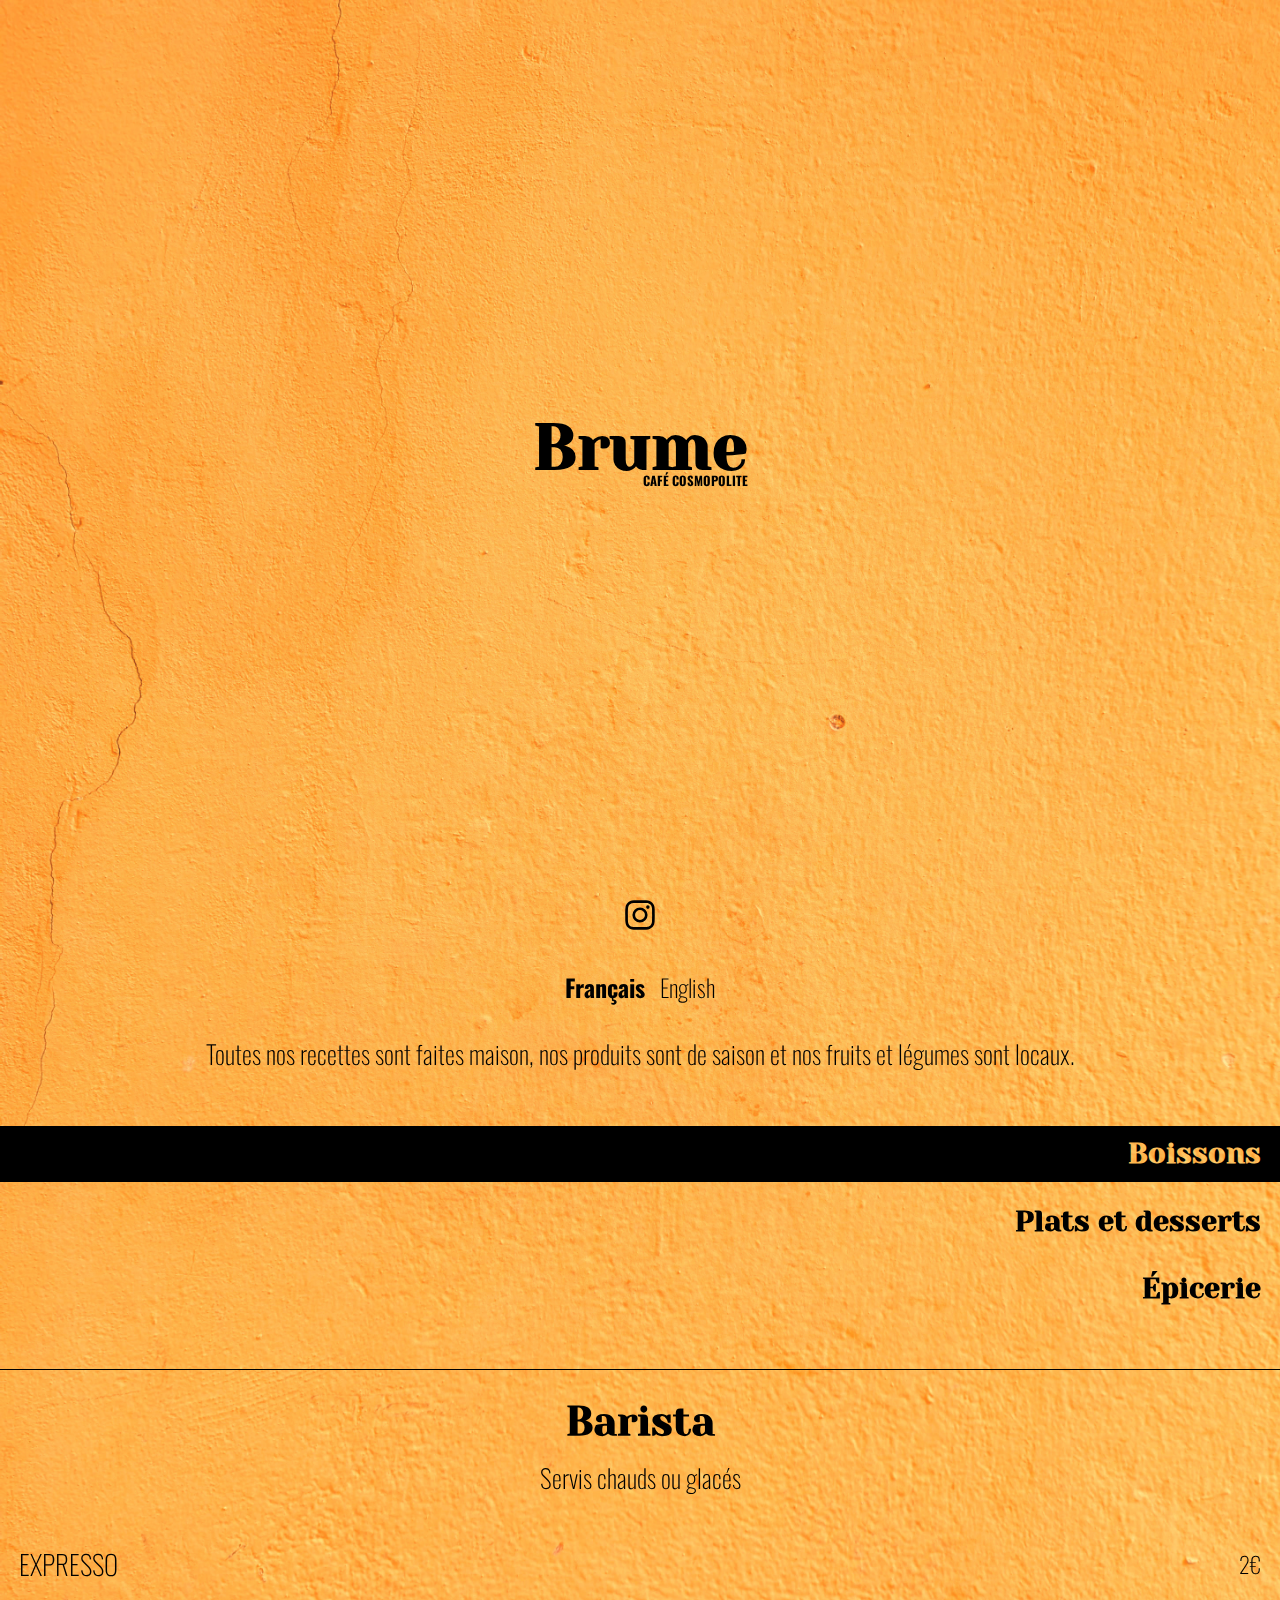
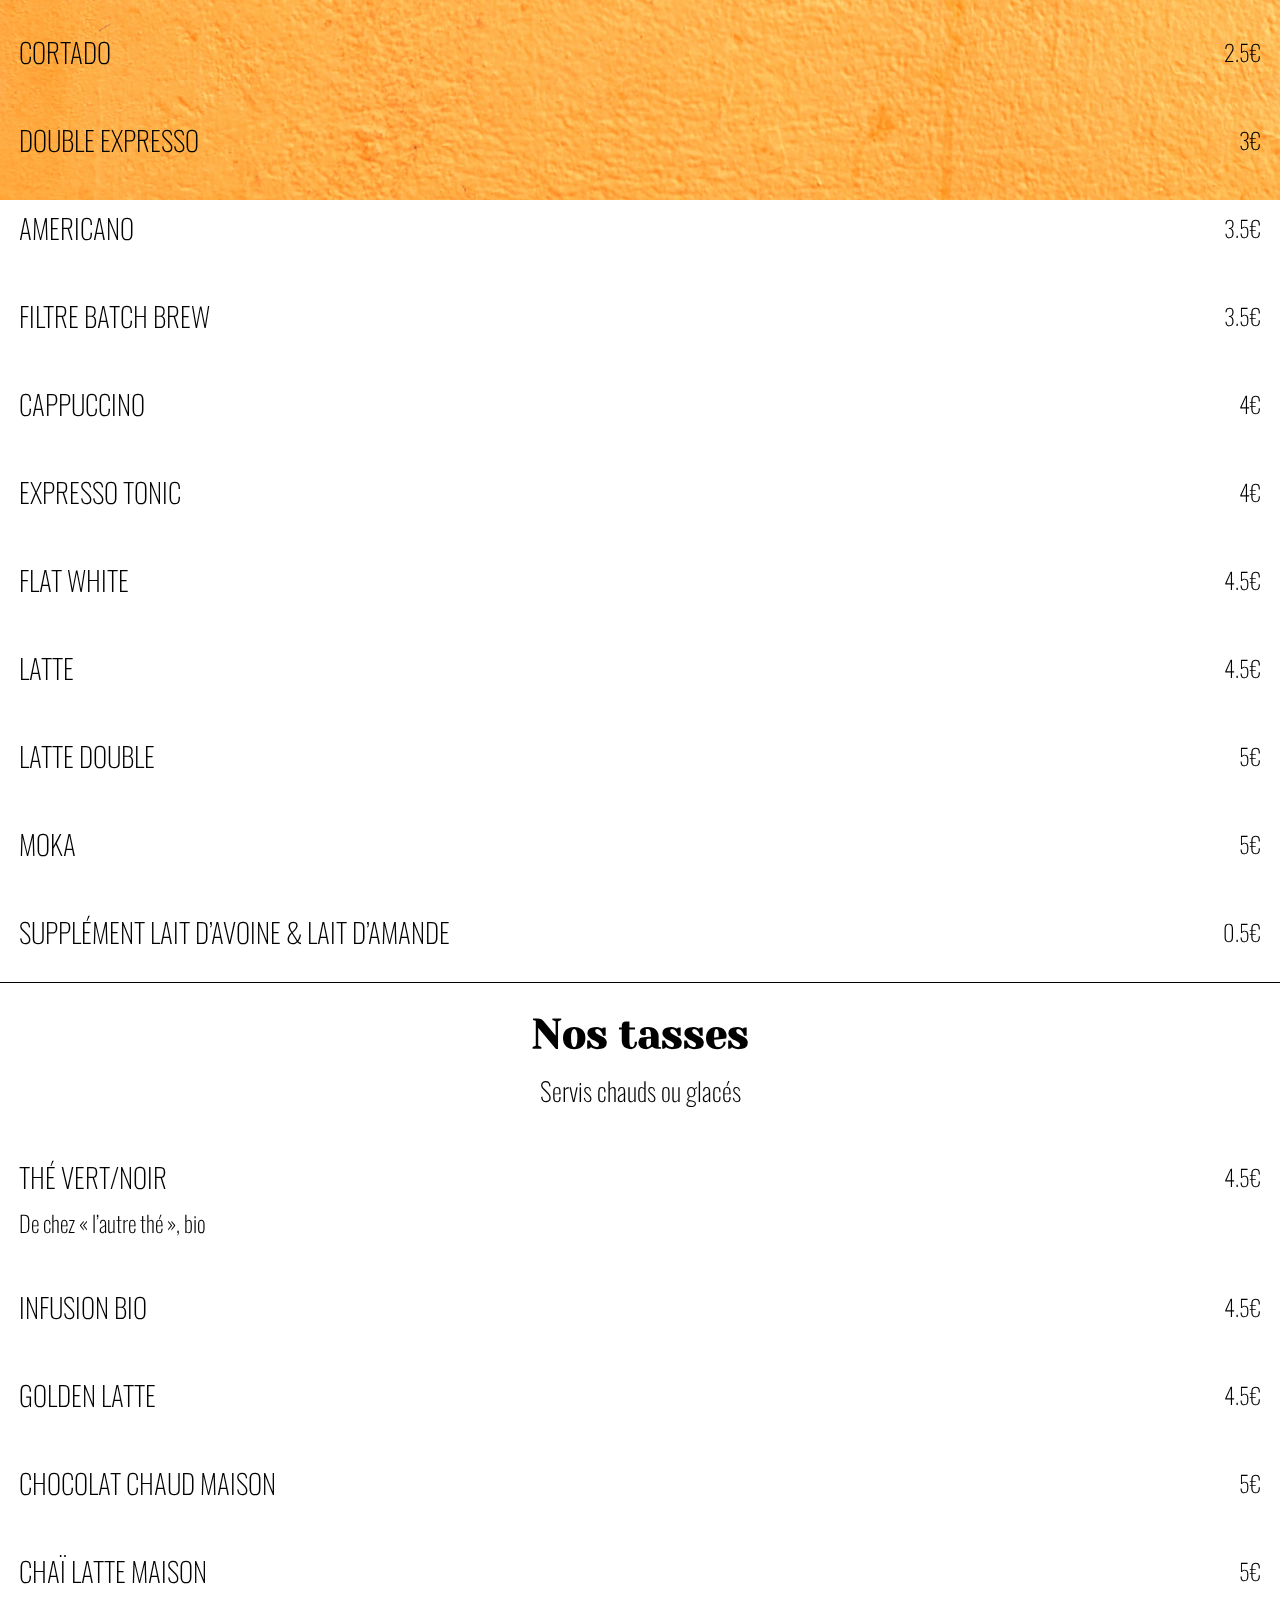
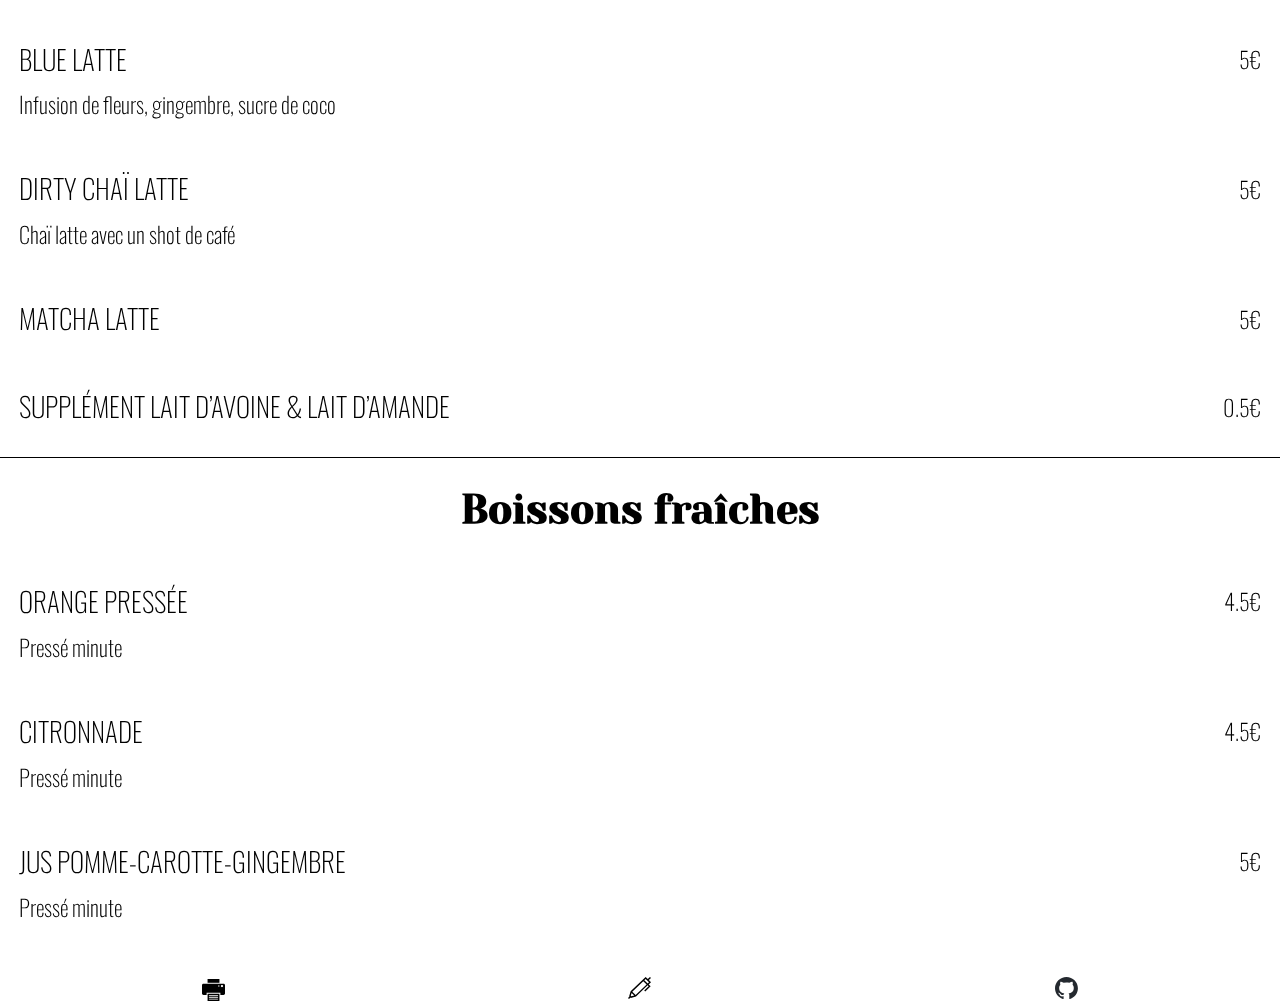
==== index.html @ 38605ac6 "better" ====
<!DOCTYPE html>
<html>
<meta charset="utf-8">
<title>Menu Brume</title>
<meta name="viewport" content="width=device-width, initial-scale=1.0">
<link rel="stylesheet" href="menu.css">

<script>
	var tableDelimiter = '_';
	var actualLanguage = 0;
	var actualMenu = 0;
	var header;
	var corpus;
	var blocs;
	var intro;
	var menuNames;
	var menuContents;

	//show language selection tabs
	function showLanguageMenu() {
		var res = "";

		res += "<language " + (actualLanguage == 0 ? "class = actualLanguageButton" : "") + ` onclick="actualLanguage=0;showMenu()">Français</language>`;
		res += "<language " + (actualLanguage == 1 ? "class = actualLanguageButton" : "") + ` onclick="actualLanguage=1;showMenu()">English</language>`;
		return (res);
	}

	//creates a new window with only the content of a dif to allow user to print it
	//print a div
	function printMenu() {
		var divContents = document.getElementsByTagName('menuC')[0].innerHTML;
		var a = window.open('', '', 'height=500, width=500');
		a.document.write('<link rel="stylesheet" href="menu.css">');
		a.document.write('<html><body><printR><printC>');
		a.document.write(divContents);
		a.document.write('</printC></printR></body></html>');

		//Degueulasse, please find a better way to wait until page loaded before print
		setTimeout(function () {
			a.print();
		}, 2000);
	}

	//show menu tabs
	function showTabs() {
		var res = "";
		var menuName = "";
		var menuNameRaw = "";

		for (i = 0; i < menuNames.length; i++) {
			menuNameRaw = menuNames[i].split(tableDelimiter); //select actual menu name
			menuName = menuNameRaw[0]; //select right language
			if (actualLanguage == 1 && menuNameRaw[1])
				menuName = menuNameRaw[1];
			if (i == actualMenu) {
				res += '<button class = actualMenuButton onclick="actualMenu= ' + i + ';scrollShowMenu()">' + menuName + '</button>';
			}
			else {
				res += '<button onclick="actualMenu= ' + i + ';scrollShowMenu()">' + menuName + '</button>';
			}
		}
		return (res);
	}

	//returns formatted HTML of only one bloc
	function processBloc(bloc, header) {
		var res = "";
		var lines = bloc.split('\n');
		var words = "";
		var word = "";
		var name = "";
		var price = "";

		var i;
		var j;

		for (i = 0; i < lines.length; i++) {
			words = lines[i].split(tableDelimiter);
			for (j = 0; j < words.length; j += 2) {
				word = words[j];
				if (word) {
					//select the translation (if any) which is right after current word
					if (actualLanguage == 1 && words[j + 1])
						word = words[j + 1];

					//select word style according to title
					//title is deduced from header string
					//unknown title will get default style
					switch (header[j]) {
						case "menu":
							//res += "<menu>" + word + "</menu>"; //shows the menu name
							break;
						case "categorie":
							res += "<hr>";
							res += "<cathegory class = centerR>" + word + "</cathegory>";
							break;
						case "produit":
							name = word; //A name MUST be followed by a price
							break;
						case "prix":
							price = parseFloat(word) + "€";
							res += "<namePriceR>"
							res += "<name>" + name + "</name>";
							res += "<price>" + price + "</price>";
							res += "</namePriceR>"
							break;
						case "description":
							res += "<description>" + word + "</description>";
							break;
						case "commentaire":
							res += "<comment class = centerR>" + word + "</comment>";
							break;
						default:
							res += "<default class = centerR>" + word + "</default>";
					}
				}
			}
		}
		return (res);
	}

	//returns formated table as HTML and also some other stuff
	function showMenu() {
		var res = "";
		res += "<languageR>";
		res += showLanguageMenu();
		res += "</languageR>";
		res += processBloc(intro, header);
		res += `<buttonsC id=scrollTarget>`;
		res += showTabs();
		res += "</buttonsC>";
		res += "<menuC>";
		res += processBloc(menuContents[actualMenu], header);
		res += "</menuC>";
		document.getElementById('content').innerHTML = res;
	}

	//get first lines of each string of an array of string
	function getFirstLines(array) {
		return array.map(str => {
			const lines = str.split('\n'); //split the string into lines
			return lines[0]; //return the first line
		});
	}

	//get all lines except first of each string of an array of string
	function getOtherLines(array) {
		return array.map(str => {
			const lines = str.split('\n'); //split the string into lines
			lines.shift(); //remove the first line
			return lines.join('\n'); //join the remaining lines back into a string
		});
	}

	//processes the menu.menu and feeds the HTML text to content
	function loadElements(menuFile) {
		var cleanInput = menuFile;
		cleanInput = cleanInput.replace(/(\r\n)/gm, "\n"); //set \n as delimiter by replacing \r\n
		cleanInput = cleanInput.replace(/(\r)/gm, "\n"); //set \n as delimiter by replacing \r
		cleanInput = cleanInput.replace(/^\/\/.*\n*/gm, ""); //remove comments : lines starting with //
		cleanInput = cleanInput.replace(/^\n/gm, ""); //remove empty lines

		header = cleanInput.split('\n')[0].split(tableDelimiter); //header is the first row
		corpus = cleanInput.split('\n').slice(1).join('\n'); //corpus is the rest
		blocs = corpus.split(RegExp("\n(?=[^" + tableDelimiter + "])")); //each new row starting with (not a delimiter) is the begining of a new bloc
		intro = blocs[0]; //first bloc is the intro
		menus = blocs.slice(1); //other blocs are menus. Includes menu names
		menuNames = getFirstLines(menus); //first line of each menu is the name
		menuContents = getOtherLines(menus); //rest is the content
	}

	//fetches the table from server
	async function initMenu() {
		let response = await fetch('menu.menu');
		let menuFile = await response.text();
		loadElements(menuFile);
		showMenu();
	}

	function clamp(val, min, max) {
		return val > max ? max : val < min ? min : val;
	}

	function scrollShowMenu() {
		document.getElementById("scrollTarget").scrollIntoView({ behavior: "smooth" });
		showMenu();
	}

	function transformBackground(scroll) {
		{	//Brightening
			let startValue = 90;
			let endValue = 50;
			let maxScroll = 800;
			let value = startValue + (endValue - startValue) * scroll / maxScroll;
			let limitedValue = clamp(value, endValue, startValue);
			document.getElementById('backgroundBrume').style.opacity = limitedValue + "%";
		}
		{	//Scroll
			let startValue = 0;
			let endValue = 100;
			let maxScroll = 4000;
			let value = startValue + (endValue - startValue) * scroll / maxScroll;
			let limitedValue = clamp(value, startValue, endValue);
			document.getElementById('backgroundBrume').style.top = - limitedValue + "%";
		}
	}

	window.addEventListener('scroll', () => {
		transformBackground(window.scrollY);
		console.log(window.scrollY);
	});
</script>

<body>
	<homePageC>
		<brumeR>
			<brumeC>
				<brume>Brume</brume>
				<brumeSlogan>café cosmopolite</brumeSlogan>
			</brumeC>
		</brumeR>
	</homePageC>
	<logoR>
		<logoC>
			<a href="https://www.instagram.com/brume.coffee.nice/">
				<img class=instaLogo src="img/instagram_logo.svg" />
			</a>
		</logoC>
	</logoR>
	<div id="content"></div>
	<br>
	<br>
	<br>
	<logoR>
		<logoC>
			<img class=logo onclick="printMenu()" src="img/print_logo.svg" />
		</logoC>
		<logoC>
			<a href="https://simon-ameye.github.io/brume-menu/editor.html" target="_blank">
				<img class=logo src="img/pen_logo.svg" />
			</a>
		</logoC>
		<logoC>
			<a href="https://github.com/simon-ameye/brume-menu" target="_blank">
				<img class=logo src="img/github_logo.svg" />
			</a>
		</logoC>
	</logoR>
	<div class=backgroundImage id="backgroundBrume"></div>
</body>
<script>initMenu();</script>
<script>transformBackground(0);</script>

</html>
---- menu.css ----
@import url('https://fonts.googleapis.com/css2?family=Oswald:wght@200;300;400;500;600;700&display=swap');
@import url('https://fonts.googleapis.com/css2?family=Yeseva+One&display=swap');

default {
	color: rgb(255, 0, 0);
}

/*for menuName*/
menuName {
	color: rgb(0, 0, 0);
	font-family: 'Oswald', sans-serif;
	font-size: 200%;
	font-weight: 200;
	margin-top: 0.4em;
	min-height: 0;
	padding-right: 5mm;
	padding-left: 5mm;
}

/*for categorie*/
cathegory {
	text-align: center;
	color: rgb(0, 0, 0);
	font-family: 'Yeseva One', cursive;
	font-size: 250%;
	font-weight: bolder;
	margin-top: 0.5em;
	min-height: 0;
	padding-right: 5mm;
	padding-left: 5mm;
}

/*for nom*/
name {
	text-align: left;
	color: rgb(0, 0, 0);
	font-family: 'Oswald', sans-serif;
	font-size: 170%;
	font-weight: 200;
	text-transform: uppercase;
}

/*for prix*/
price {
	text-align: right;
	color: rgb(0, 0, 0);
	font-family: 'Oswald', sans-serif;
	font-size: 140%;
	font-weight: 200;
	padding-left: 1em;
}

.invisible {
	visibility: hidden;
}

/*for description*/
description {
	text-align: left;
	color: rgb(0, 0, 0);
	font-family: 'Oswald', sans-serif;
	font-size: 140%;
	font-weight: 200;
	margin-top: 0.4em;
	padding-right: 5mm;
	padding-left: 5mm;
}

/*for commentaire*/
comment {
	text-align: center;
	color: rgb(0, 0, 0);
	font-family: 'Oswald', sans-serif;
	font-size: 160%;
	font-weight: 200;
	margin-top: 0.5em;
	min-height: 0;
	padding-right: 5mm;
	padding-left: 5mm;
}

/*for language box*/
language {
	display: flex;
	flex-direction: column;
	justify-content: center;
	text-align: center;
	color: rgb(0, 0, 0);
	font-family: 'Oswald', sans-serif;
	font-size: 150%;
	font-weight: lighter;
	min-height: 0;
	margin-left: 0.3em;
	margin-right: 0.3em;
}

logoR {
	display: flex;
	flex-direction: row;
	justify-content: space-around;
}

logoC {
	display: flex;
	flex-direction: column;
	justify-content: center;
}

.logo {
	height: 0.6cm;
	width: auto;
}

.instaLogo {
	height: 0.8cm;
	width: auto;
	margin-bottom: 0.5cm;
}

/*contener for name and price*/
namePriceR {
	display: flex;
	flex-direction: row;
	justify-content: space-between;
	min-height: 0;
	margin-top: 3em;
	height: fit-content;
	align-items: center;
	padding-right: 5mm;
	padding-left: 5mm;
}

/*contener for languages rows*/
languageR {
	display: flex;
	flex-direction: row;
	justify-content: center;
	padding-top: 1em;
	padding-bottom: 1em;
}

/*contener for single menuName*/
menuC {
	display: flex;
	flex-direction: column;
	justify-content: space-between;
	/* background-color: #ffffff; */
}

/*column contener for single menuName during print*/
printC {
	display: flex;
	height: 297mm;
	width: 210mm;
	flex-direction: column;
	justify-content: space-between;
}

/* raw contener for single menuName during print*/
printR {
	display: flex;
	flex-direction: raw;
	width: 210mm;
	height: 297mm;
	justify-content: space-between;
	font-size: 80%;
	padding: 4mm;
}

/*contener for buttons*/
buttonsR {
	display: flex;
	flex-direction: row;
	justify-content: space-around;
	flex-wrap: wrap;
}

/*contener for buttons*/
buttonsC {
	display: flex;
	flex-direction: column;
	justify-content: space-between;
	/* flex-wrap: wrap; */
	padding-top: 3em;
	padding-bottom: 1em;
}

button {
	background-color: inherit;
	border: none;
	outline: none;
	cursor: pointer;
	display: flex;
	flex-direction: row;
	justify-content: right;
	color: rgb(0, 0, 0);
	font-family: 'Yeseva one', cursive;
	text-align: right;
	font-size: 180%;
	font-weight: bolder;
	margin-top: 0.2em;
	padding-top: 0.4em;
	padding-bottom: 0.4em;
	margin-bottom: 0.2em;
	margin-right: 0em;
	padding-right: 5mm;
	padding-left: 5mm;
}

.actualMenuButton {
	background: black;
	color: white;
	mix-blend-mode: multiply;
}

.actualLanguageButton {
	font-weight: bold;
}

@page {
	size: A4;
}

body {
	justify-content: center;
	/* margin: 0;
	padding: 0; */
	/* background-image: url('brumewallpaper.jpg'); */
}

.backgroundImage {
	position: fixed;
	top: 0;
	left: 0;
	width: 100vw;
	height: 200vh;
	image-orientation: from-image;
	background-image: url('img/brumewallpaper.jpg');
	background-repeat: no-repeat;
	background-position: left;
	background-size: cover;
	opacity: 100%;
	z-index: -1;
}

@media print {

	html,
	body {
		/* background-color: rgb(255, 255, 255); */
		width: 210mm;
		height: 297mm;
	}
}

.centerR {
	display: flex;
	flex-direction: row;
	justify-content: center;
	align-items: center;
	flex-wrap: wrap;
	min-height: 0;
}

hr {
	margin-top: 0.8cm;
	border: none;
	height: 1px;
	background-color: #000000;
	width: 100%;
}

body {
	margin: 0;
}

#body {
	width: 100%;
	height: 100%;
}

/*for brume*/
brumeR {
	display: flex;
	flex-direction: row;
	justify-content: center;
}

/*for brume*/
brumeC {
	display: flex;
	flex-direction: column;
	justify-content: right;
}

brume {
	text-align: center;
	/* color: rgb(0, 0, 0); */
	font-family: 'Yeseva One', cursive;
	font-size: 400%;
	font-weight: bolder;
	margin-bottom: -0.2em;
}

brumeSlogan {
	text-align: right;
	/* color: rgb(0, 0, 0); */
	font-family: 'Oswald', sans-serif;
	font-size: 80%;
	font-weight: bolder;
	text-transform: uppercase;
}

homePageC {
	display: flex;
	flex-direction: column;
	justify-content: center;
	height: 100vh;
}
---- menu.css ----
@import url('https://fonts.googleapis.com/css2?family=Oswald:wght@200;300;400;500;600;700&display=swap');
@import url('https://fonts.googleapis.com/css2?family=Yeseva+One&display=swap');

default {
	color: rgb(255, 0, 0);
}

/*for menuName*/
menuName {
	color: rgb(0, 0, 0);
	font-family: 'Oswald', sans-serif;
	font-size: 200%;
	font-weight: 200;
	margin-top: 0.4em;
	min-height: 0;
	padding-right: 5mm;
	padding-left: 5mm;
}

/*for categorie*/
cathegory {
	text-align: center;
	color: rgb(0, 0, 0);
	font-family: 'Yeseva One', cursive;
	font-size: 250%;
	font-weight: bolder;
	margin-top: 0.5em;
	min-height: 0;
	padding-right: 5mm;
	padding-left: 5mm;
}

/*for nom*/
name {
	text-align: left;
	color: rgb(0, 0, 0);
	font-family: 'Oswald', sans-serif;
	font-size: 170%;
	font-weight: 200;
	text-transform: uppercase;
}

/*for prix*/
price {
	text-align: right;
	color: rgb(0, 0, 0);
	font-family: 'Oswald', sans-serif;
	font-size: 140%;
	font-weight: 200;
	padding-left: 1em;
}

.invisible {
	visibility: hidden;
}

/*for description*/
description {
	text-align: left;
	color: rgb(0, 0, 0);
	font-family: 'Oswald', sans-serif;
	font-size: 140%;
	font-weight: 200;
	margin-top: 0.4em;
	padding-right: 5mm;
	padding-left: 5mm;
}

/*for commentaire*/
comment {
	text-align: center;
	color: rgb(0, 0, 0);
	font-family: 'Oswald', sans-serif;
	font-size: 160%;
	font-weight: 200;
	margin-top: 0.5em;
	min-height: 0;
	padding-right: 5mm;
	padding-left: 5mm;
}

/*for language box*/
language {
	display: flex;
	flex-direction: column;
	justify-content: center;
	text-align: center;
	color: rgb(0, 0, 0);
	font-family: 'Oswald', sans-serif;
	font-size: 150%;
	font-weight: lighter;
	min-height: 0;
	margin-left: 0.3em;
	margin-right: 0.3em;
}

logoR {
	display: flex;
	flex-direction: row;
	justify-content: space-around;
}

logoC {
	display: flex;
	flex-direction: column;
	justify-content: center;
}

.logo {
	height: 0.6cm;
	width: auto;
}

.instaLogo {
	height: 0.8cm;
	width: auto;
	margin-bottom: 0.5cm;
}

/*contener for name and price*/
namePriceR {
	display: flex;
	flex-direction: row;
	justify-content: space-between;
	min-height: 0;
	margin-top: 3em;
	height: fit-content;
	align-items: center;
	padding-right: 5mm;
	padding-left: 5mm;
}

/*contener for languages rows*/
languageR {
	display: flex;
	flex-direction: row;
	justify-content: center;
	padding-top: 1em;
	padding-bottom: 1em;
}

/*contener for single menuName*/
menuC {
	display: flex;
	flex-direction: column;
	justify-content: space-between;
	/* background-color: #ffffff; */
}

/*column contener for single menuName during print*/
printC {
	display: flex;
	height: 297mm;
	width: 210mm;
	flex-direction: column;
	justify-content: space-between;
}

/* raw contener for single menuName during print*/
printR {
	display: flex;
	flex-direction: raw;
	width: 210mm;
	height: 297mm;
	justify-content: space-between;
	font-size: 80%;
	padding: 4mm;
}

/*contener for buttons*/
buttonsR {
	display: flex;
	flex-direction: row;
	justify-content: space-around;
	flex-wrap: wrap;
}

/*contener for buttons*/
buttonsC {
	display: flex;
	flex-direction: column;
	justify-content: space-between;
	/* flex-wrap: wrap; */
	padding-top: 3em;
	padding-bottom: 1em;
}

button {
	background-color: inherit;
	border: none;
	outline: none;
	cursor: pointer;
	display: flex;
	flex-direction: row;
	justify-content: right;
	color: rgb(0, 0, 0);
	font-family: 'Yeseva one', cursive;
	text-align: right;
	font-size: 180%;
	font-weight: bolder;
	margin-top: 0.2em;
	padding-top: 0.4em;
	padding-bottom: 0.4em;
	margin-bottom: 0.2em;
	margin-right: 0em;
	padding-right: 5mm;
	padding-left: 5mm;
}

.actualMenuButton {
	background: black;
	color: white;
	mix-blend-mode: multiply;
}

.actualLanguageButton {
	font-weight: bold;
}

@page {
	size: A4;
}

body {
	justify-content: center;
	/* margin: 0;
	padding: 0; */
	/* background-image: url('brumewallpaper.jpg'); */
}

.backgroundImage {
	position: fixed;
	top: 0;
	left: 0;
	width: 100vw;
	height: 200vh;
	image-orientation: from-image;
	background-image: url('img/brumewallpaper.jpg');
	background-repeat: no-repeat;
	background-position: left;
	background-size: cover;
	opacity: 100%;
	z-index: -1;
}

@media print {

	html,
	body {
		/* background-color: rgb(255, 255, 255); */
		width: 210mm;
		height: 297mm;
	}
}

.centerR {
	display: flex;
	flex-direction: row;
	justify-content: center;
	align-items: center;
	flex-wrap: wrap;
	min-height: 0;
}

hr {
	margin-top: 0.8cm;
	border: none;
	height: 1px;
	background-color: #000000;
	width: 100%;
}

body {
	margin: 0;
}

#body {
	width: 100%;
	height: 100%;
}

/*for brume*/
brumeR {
	display: flex;
	flex-direction: row;
	justify-content: center;
}

/*for brume*/
brumeC {
	display: flex;
	flex-direction: column;
	justify-content: right;
}

brume {
	text-align: center;
	/* color: rgb(0, 0, 0); */
	font-family: 'Yeseva One', cursive;
	font-size: 400%;
	font-weight: bolder;
	margin-bottom: -0.2em;
}

brumeSlogan {
	text-align: right;
	/* color: rgb(0, 0, 0); */
	font-family: 'Oswald', sans-serif;
	font-size: 80%;
	font-weight: bolder;
	text-transform: uppercase;
}

homePageC {
	display: flex;
	flex-direction: column;
	justify-content: center;
	height: 100vh;
}
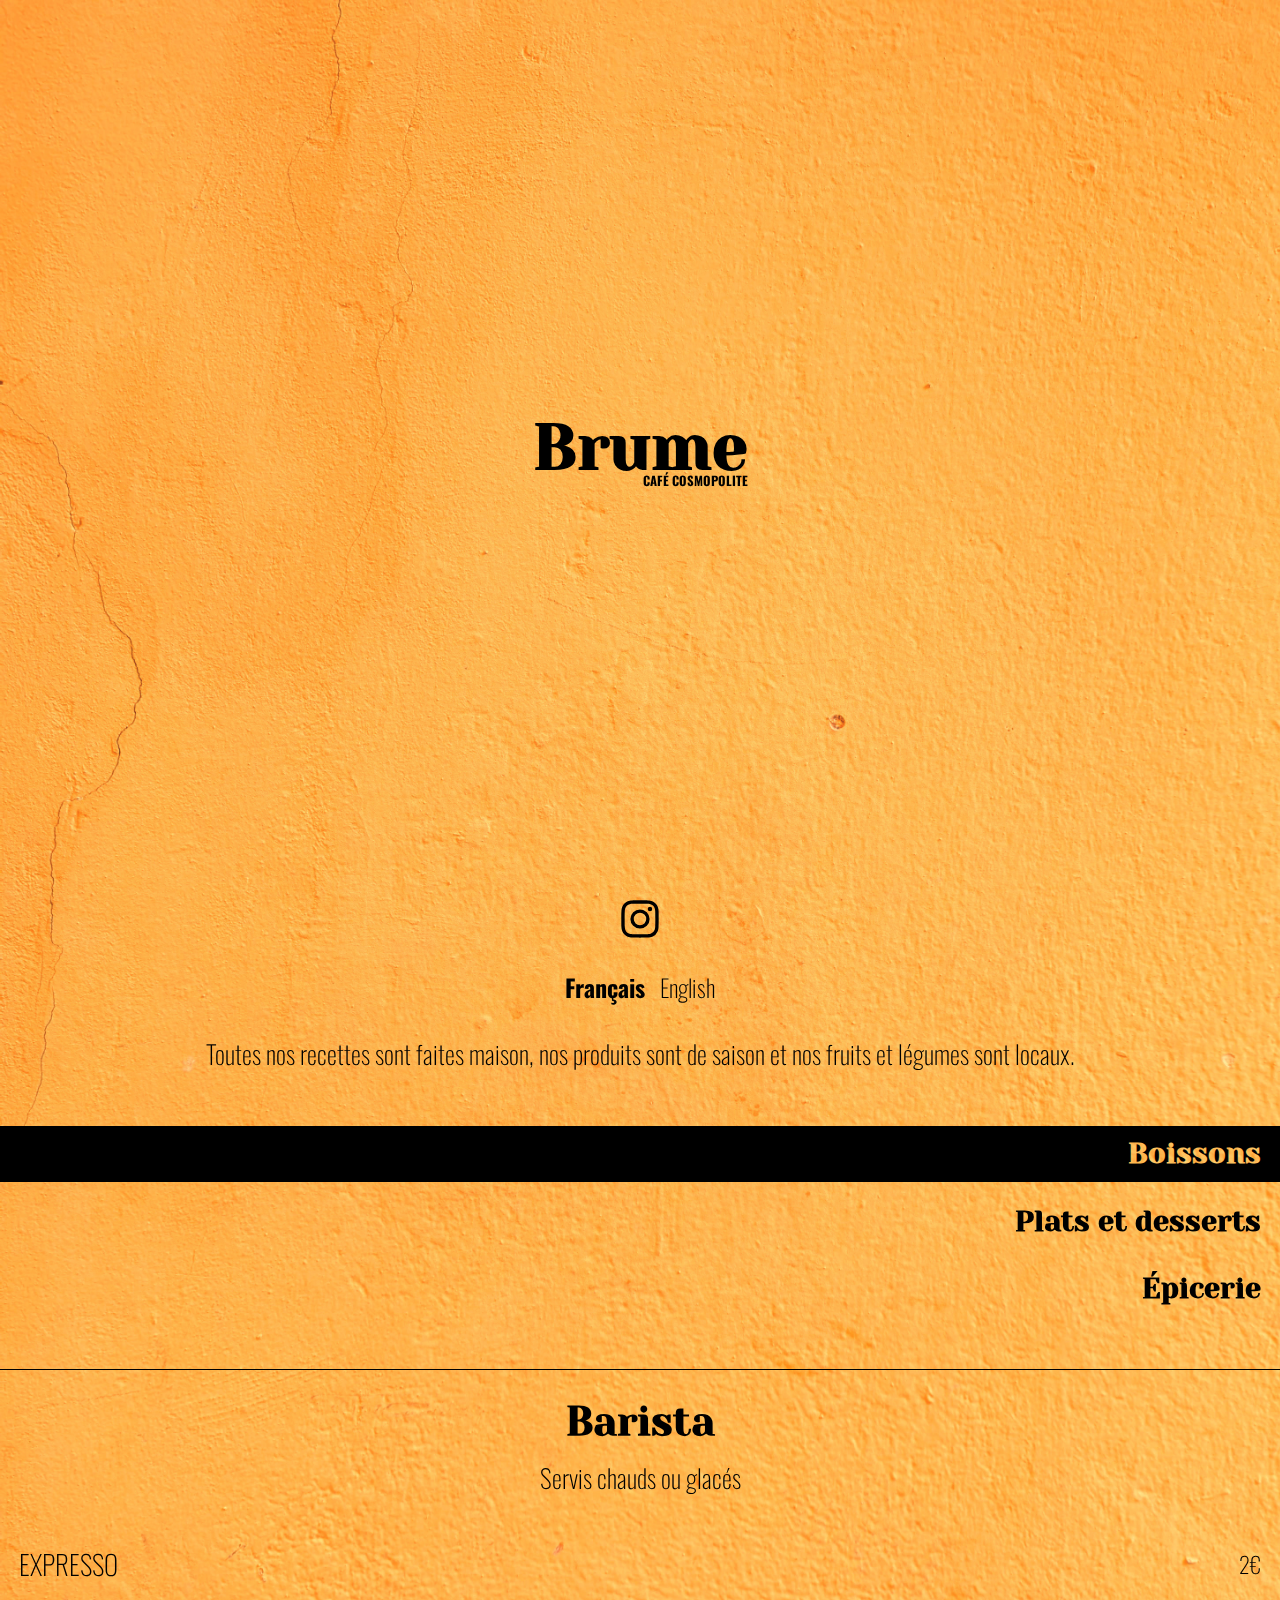
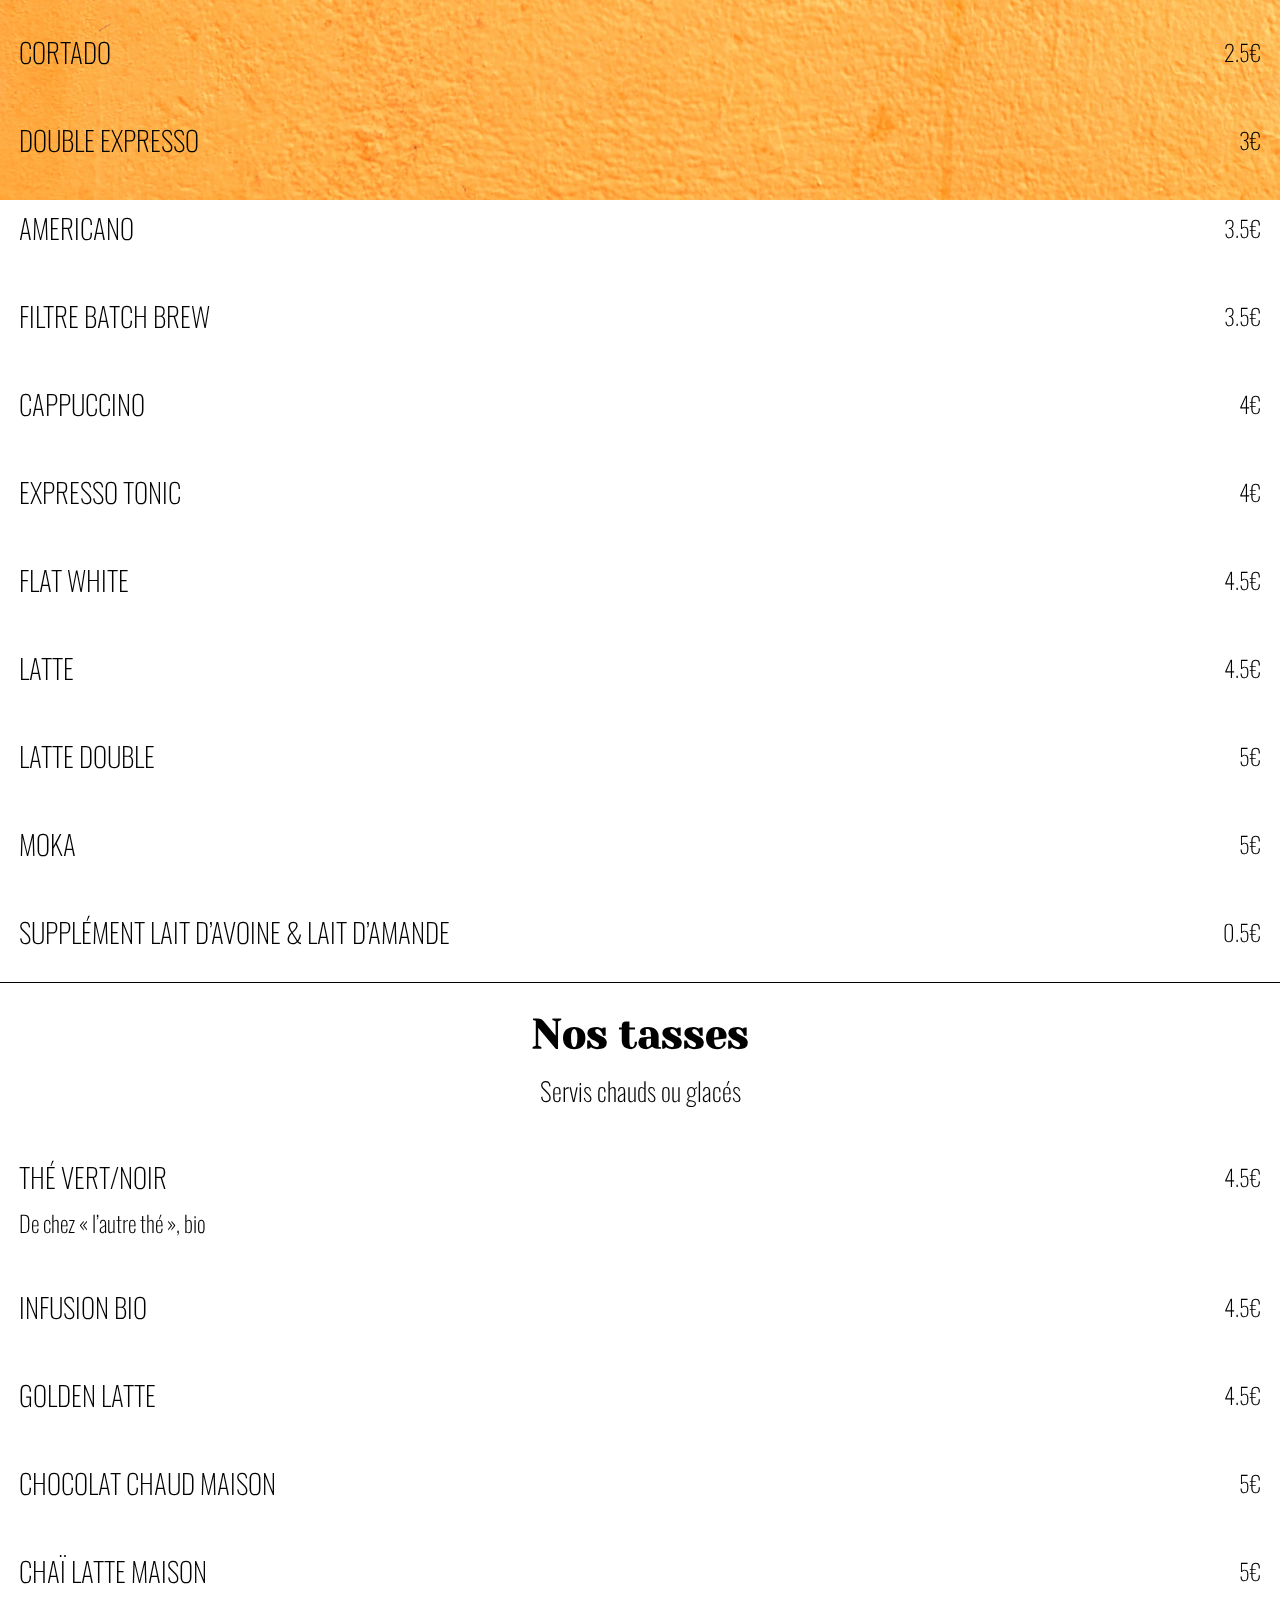
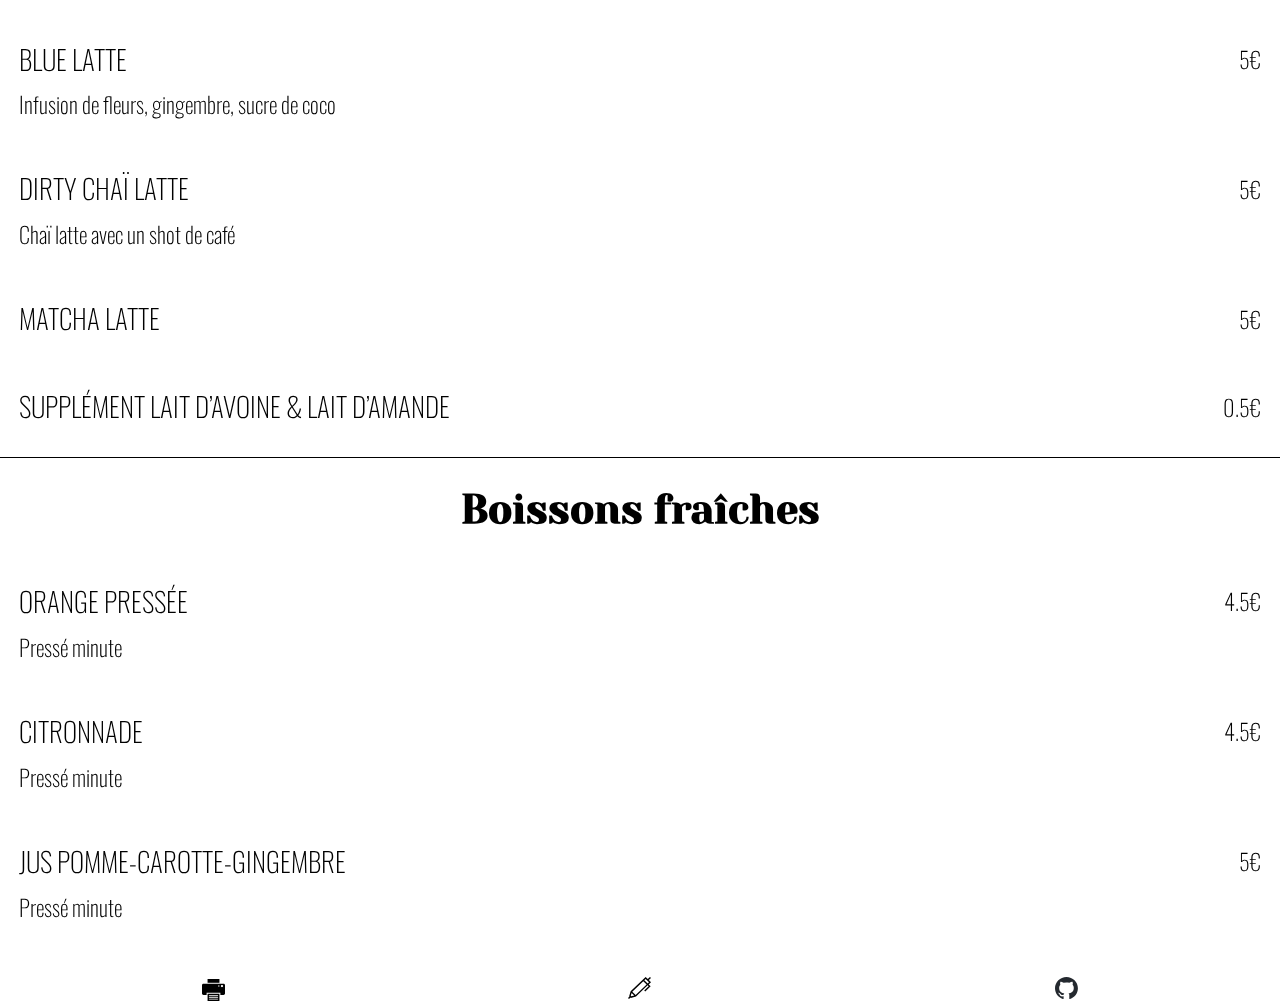
==== commit a11978ba: "homapage build" ====
--- a/index.html
+++ b/index.html
@@ -207,7 +207,6 @@
 
 	window.addEventListener('scroll', () => {
 		transformBackground(window.scrollY);
-		console.log(window.scrollY);
 	});
 </script>
 
@@ -222,7 +221,7 @@
 	</homePageC>
 	<logoR>
 		<logoC>
-			<a href="https://www.instagram.com/brume.coffee.nice/">
+			<a href="https://www.instagram.com/brume.coffee.nice/" target="_blank">
 				<img class=instaLogo src="img/instagram_logo.svg" />
 			</a>
 		</logoC>
--- a/menu.css
+++ b/menu.css
@@ -112,9 +112,10 @@
 }
 
 .instaLogo {
-	height: 0.8cm;
+height: 1cm;
 	width: auto;
-	margin-bottom: 0.5cm;
+	margin-bottom: 0.3cm;
+	margin-bottom: 0.3cm;
 }
 
 /*contener for name and price*/
@@ -144,7 +145,6 @@
 	display: flex;
 	flex-direction: column;
 	justify-content: space-between;
-	/* background-color: #ffffff; */
 }
 
 /*column contener for single menuName during print*/
@@ -180,7 +180,6 @@
 	display: flex;
 	flex-direction: column;
 	justify-content: space-between;
-	/* flex-wrap: wrap; */
 	padding-top: 3em;
 	padding-bottom: 1em;
 }
@@ -223,9 +222,6 @@
 
 body {
 	justify-content: center;
-	/* margin: 0;
-	padding: 0; */
-	/* background-image: url('brumewallpaper.jpg'); */
 }
 
 .backgroundImage {
@@ -247,7 +243,6 @@
 
 	html,
 	body {
-		/* background-color: rgb(255, 255, 255); */
 		width: 210mm;
 		height: 297mm;
 	}
@@ -295,7 +290,6 @@
 
 brume {
 	text-align: center;
-	/* color: rgb(0, 0, 0); */
 	font-family: 'Yeseva One', cursive;
 	font-size: 400%;
 	font-weight: bolder;
@@ -304,7 +298,6 @@
 
 brumeSlogan {
 	text-align: right;
-	/* color: rgb(0, 0, 0); */
 	font-family: 'Oswald', sans-serif;
 	font-size: 80%;
 	font-weight: bolder;
--- a/menu.css
+++ b/menu.css
@@ -112,9 +112,10 @@
 }
 
 .instaLogo {
-	height: 0.8cm;
+height: 1cm;
 	width: auto;
-	margin-bottom: 0.5cm;
+	margin-bottom: 0.3cm;
+	margin-bottom: 0.3cm;
 }
 
 /*contener for name and price*/
@@ -144,7 +145,6 @@
 	display: flex;
 	flex-direction: column;
 	justify-content: space-between;
-	/* background-color: #ffffff; */
 }
 
 /*column contener for single menuName during print*/
@@ -180,7 +180,6 @@
 	display: flex;
 	flex-direction: column;
 	justify-content: space-between;
-	/* flex-wrap: wrap; */
 	padding-top: 3em;
 	padding-bottom: 1em;
 }
@@ -223,9 +222,6 @@
 
 body {
 	justify-content: center;
-	/* margin: 0;
-	padding: 0; */
-	/* background-image: url('brumewallpaper.jpg'); */
 }
 
 .backgroundImage {
@@ -247,7 +243,6 @@
 
 	html,
 	body {
-		/* background-color: rgb(255, 255, 255); */
 		width: 210mm;
 		height: 297mm;
 	}
@@ -295,7 +290,6 @@
 
 brume {
 	text-align: center;
-	/* color: rgb(0, 0, 0); */
 	font-family: 'Yeseva One', cursive;
 	font-size: 400%;
 	font-weight: bolder;
@@ -304,7 +298,6 @@
 
 brumeSlogan {
 	text-align: right;
-	/* color: rgb(0, 0, 0); */
 	font-family: 'Oswald', sans-serif;
 	font-size: 80%;
 	font-weight: bolder;
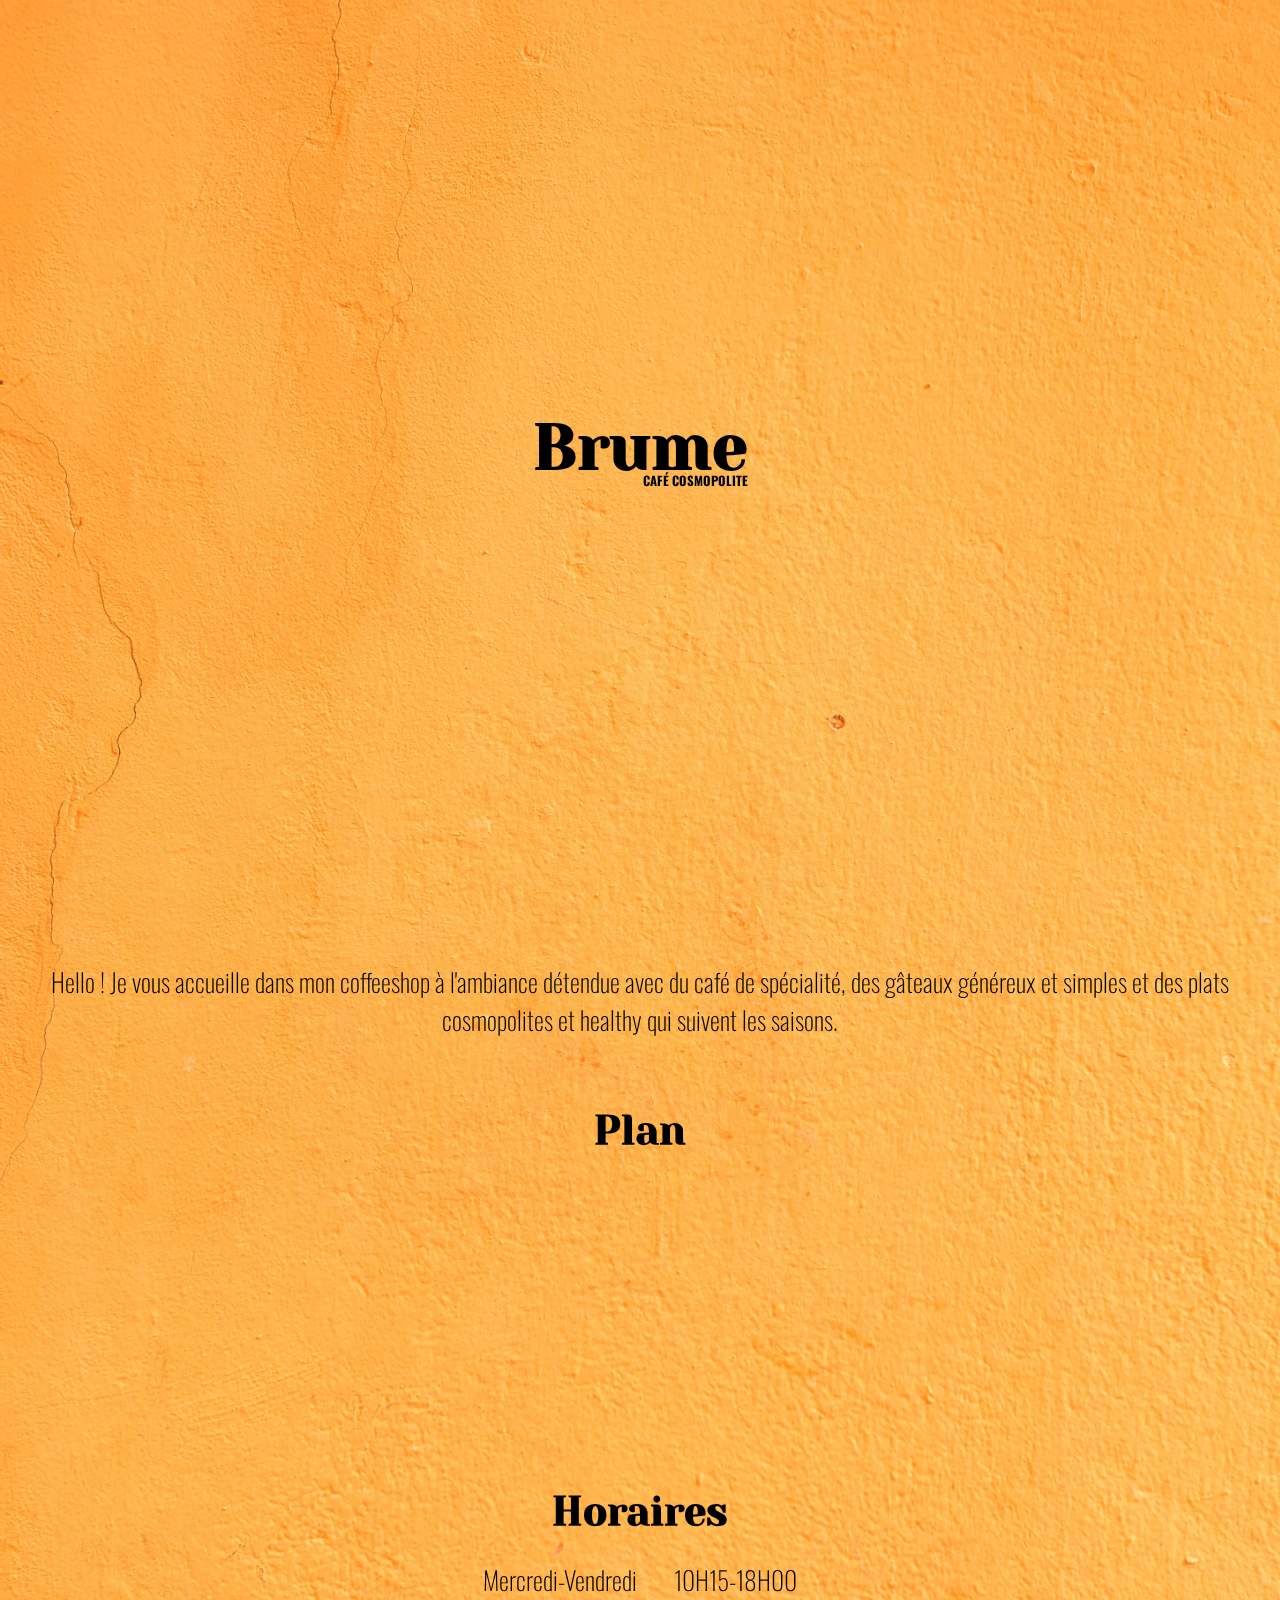
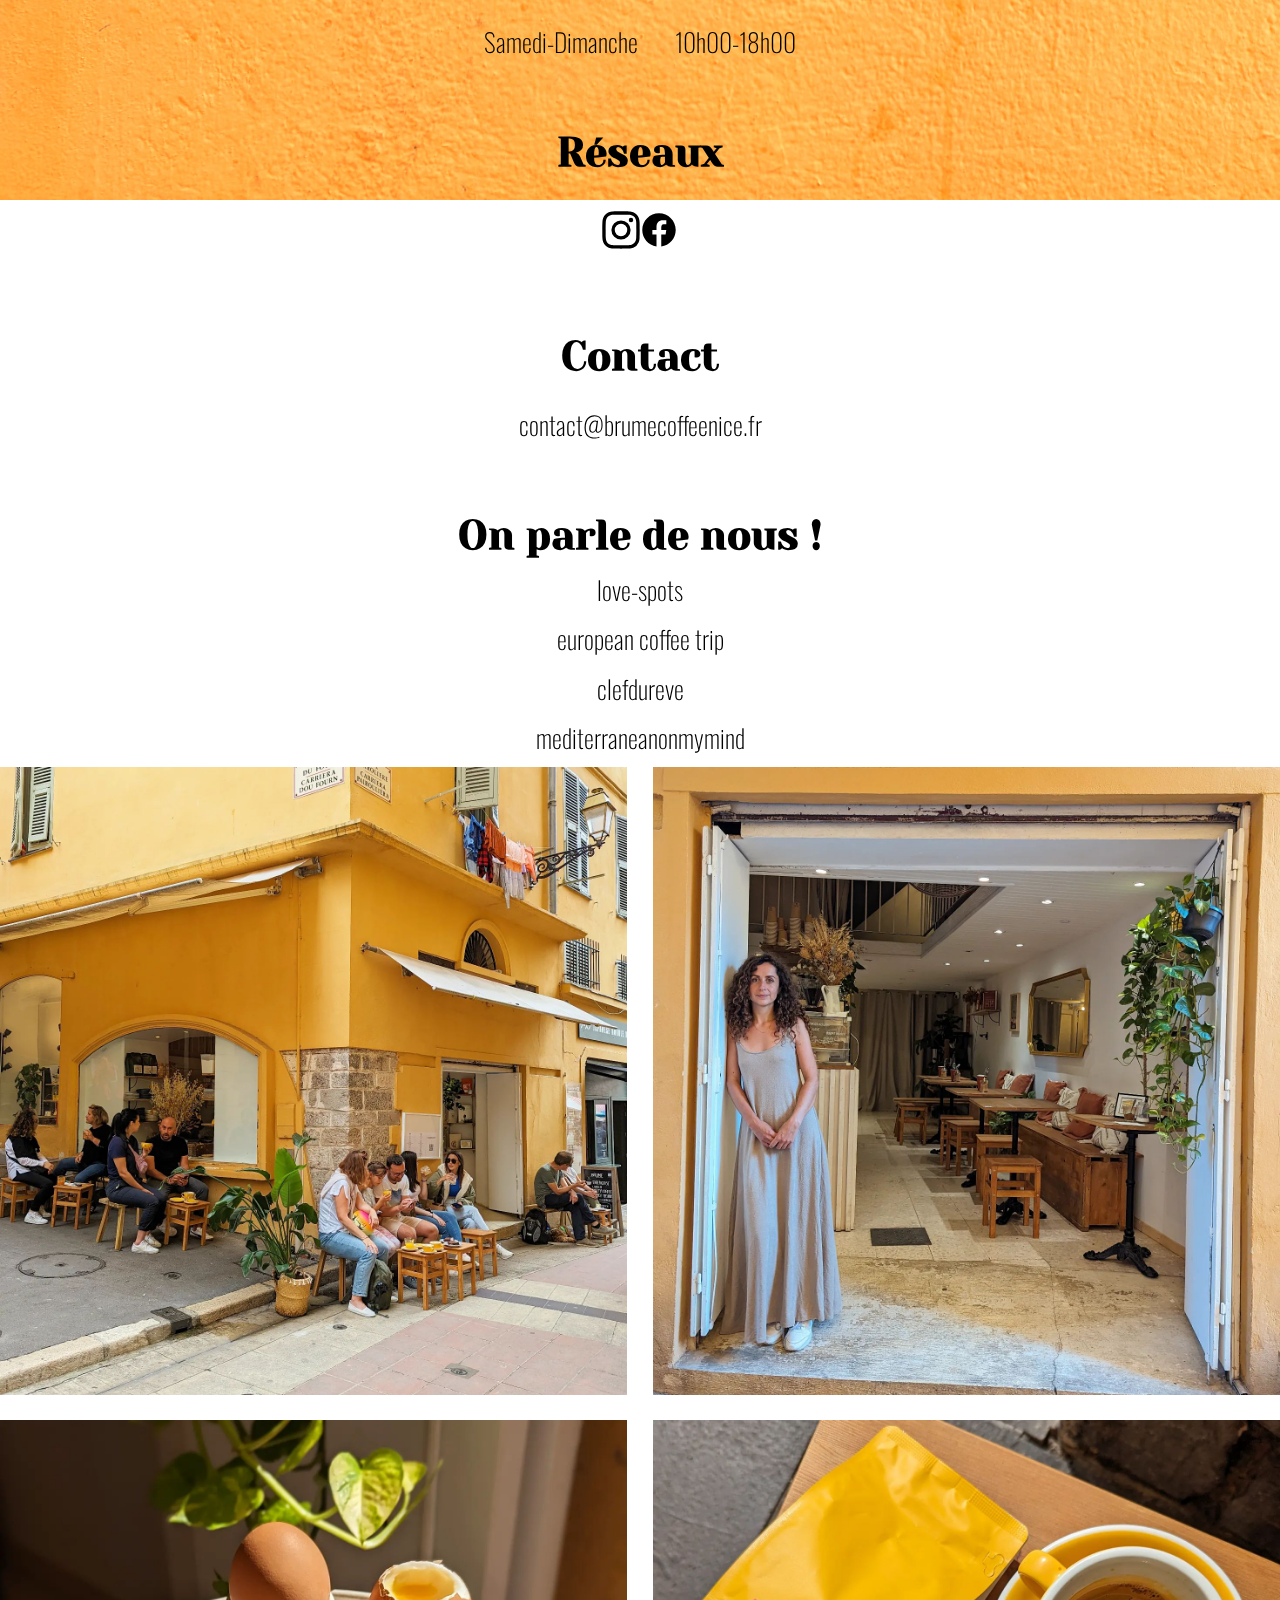
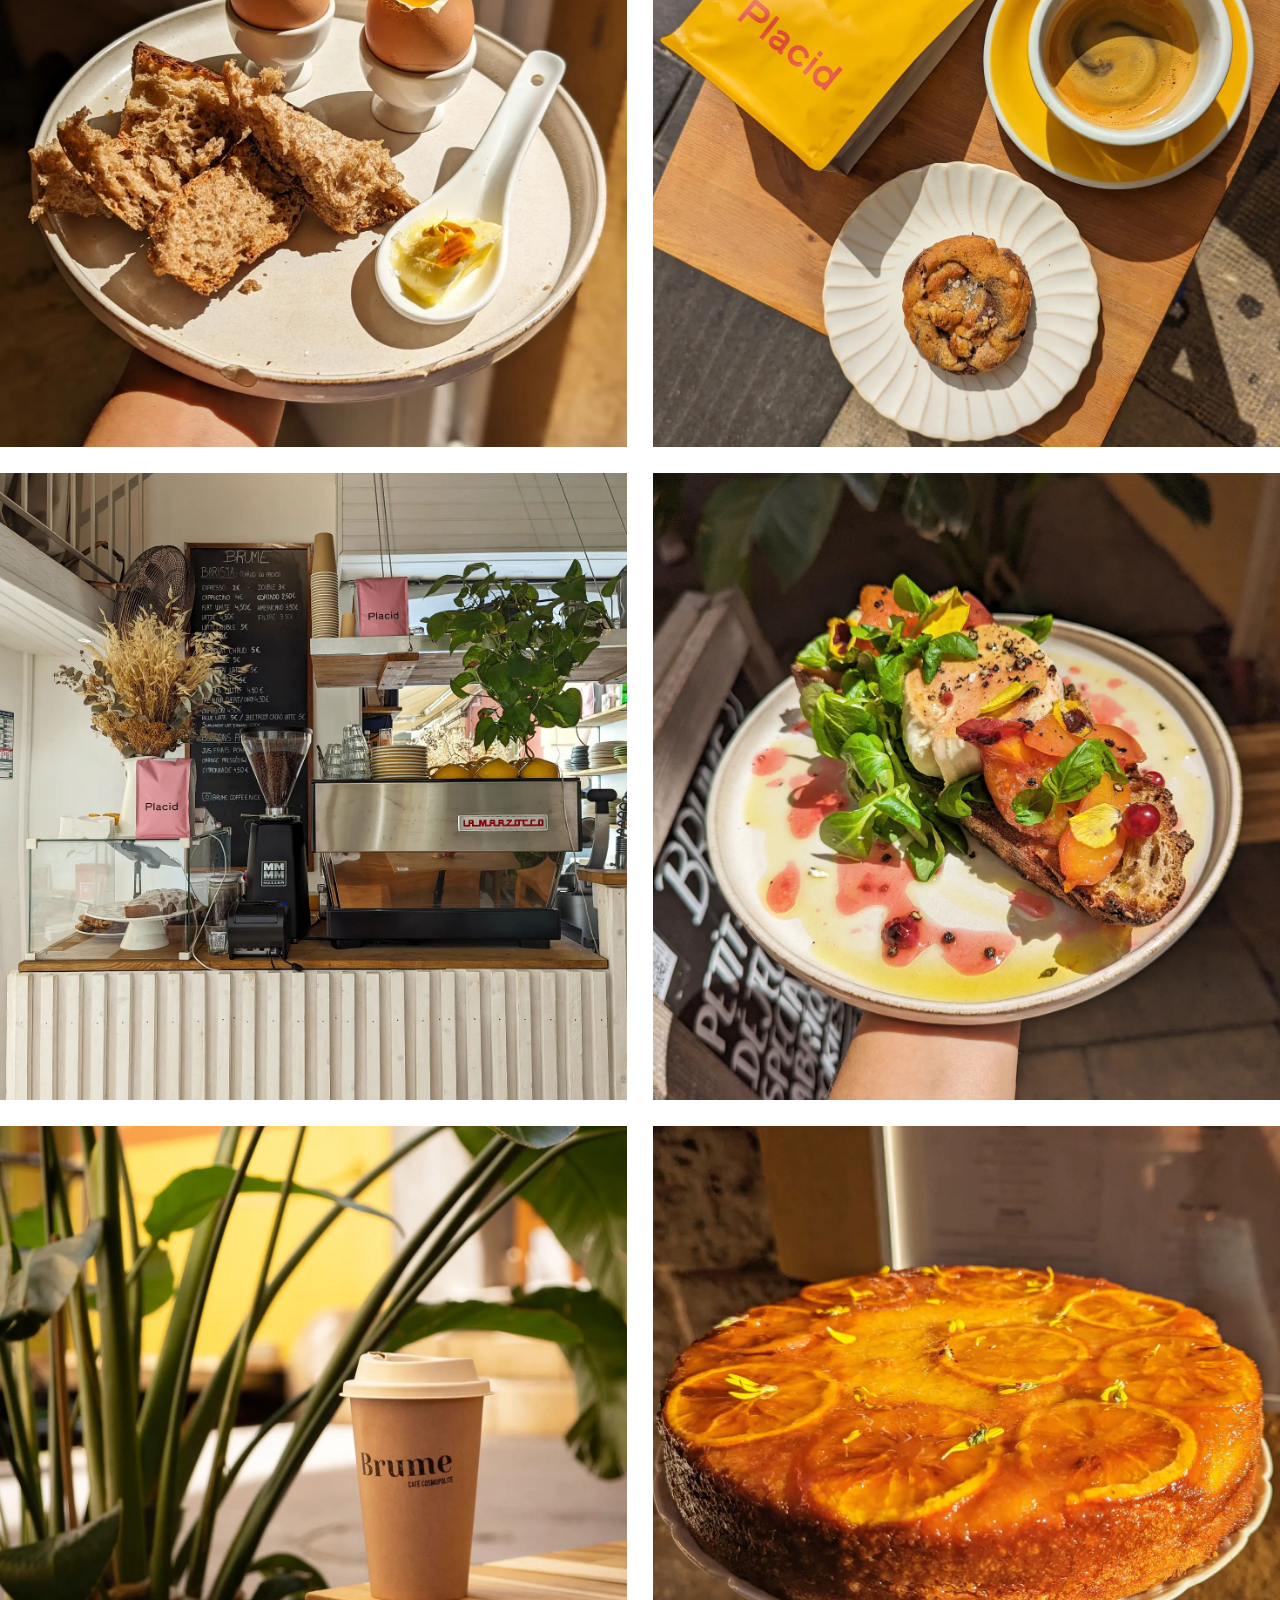
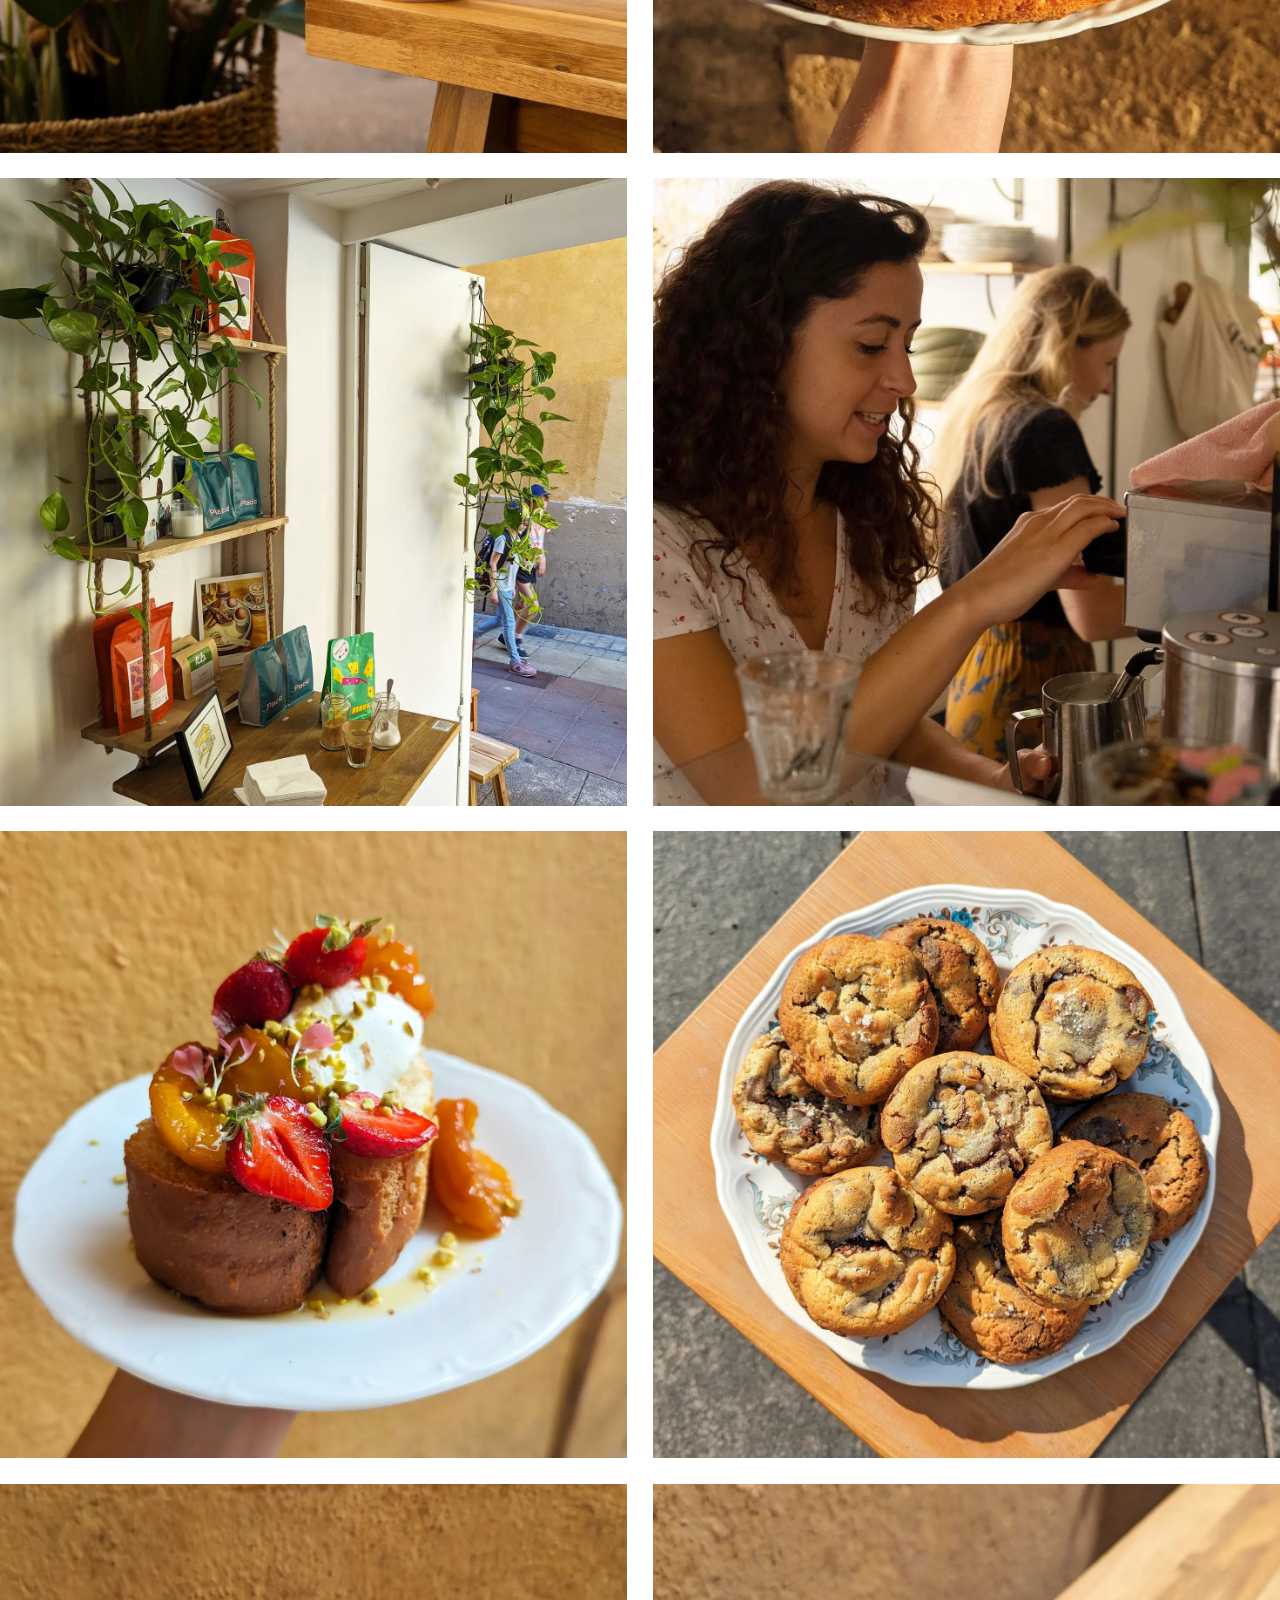
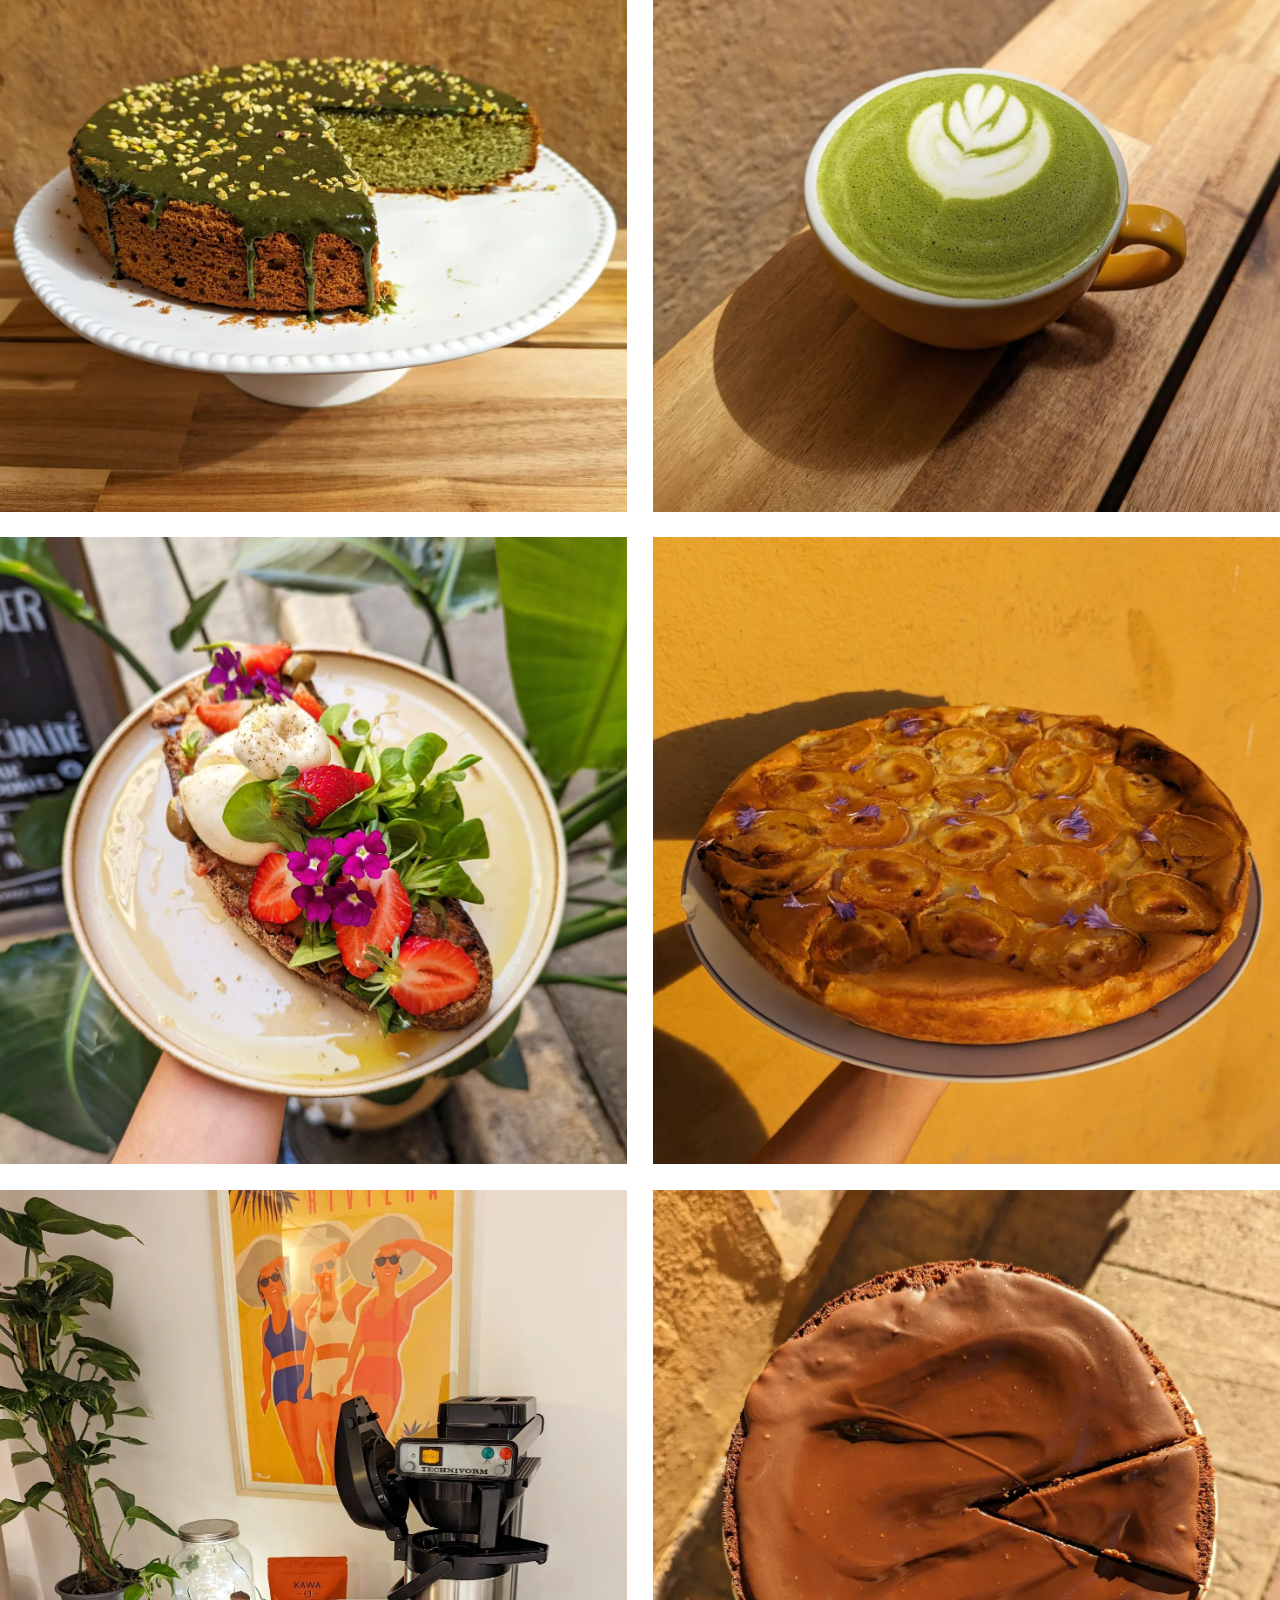
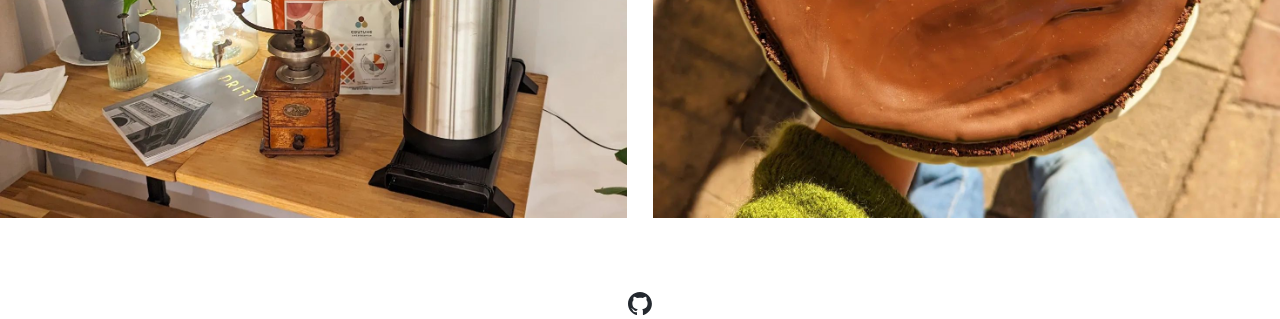
==== commit 5af9f327: "changed index" ====
--- a/index.html
+++ b/index.html
@@ -1,195 +1,22 @@
 <!DOCTYPE html>
-<html>
+<html lang="fr">
+<title>Accueil</title>
 <meta charset="utf-8">
-<title>Menu Brume</title>
 <meta name="viewport" content="width=device-width, initial-scale=1.0">
+<meta name="description"
+	content="Coffeeshop proposant du café de spécialité, des gâteaux généreux et des plats cosmopolites et healthy qui suivent les saisons.">
 <link rel="stylesheet" href="menu.css">
+<link rel="stylesheet" href="index.css">
 
 <script>
-	var tableDelimiter = '_';
-	var actualLanguage = 0;
-	var actualMenu = 0;
-	var header;
-	var corpus;
-	var blocs;
-	var intro;
-	var menuNames;
-	var menuContents;
-
-	//show language selection tabs
-	function showLanguageMenu() {
-		var res = "";
-
-		res += "<language " + (actualLanguage == 0 ? "class = actualLanguageButton" : "") + ` onclick="actualLanguage=0;showMenu()">Français</language>`;
-		res += "<language " + (actualLanguage == 1 ? "class = actualLanguageButton" : "") + ` onclick="actualLanguage=1;showMenu()">English</language>`;
-		return (res);
-	}
-
-	//creates a new window with only the content of a dif to allow user to print it
-	//print a div
-	function printMenu() {
-		var divContents = document.getElementsByTagName('menuC')[0].innerHTML;
-		var a = window.open('', '', 'height=500, width=500');
-		a.document.write('<link rel="stylesheet" href="menu.css">');
-		a.document.write('<html><body><printR><printC>');
-		a.document.write(divContents);
-		a.document.write('</printC></printR></body></html>');
-
-		//Degueulasse, please find a better way to wait until page loaded before print
-		setTimeout(function () {
-			a.print();
-		}, 2000);
-	}
-
-	//show menu tabs
-	function showTabs() {
-		var res = "";
-		var menuName = "";
-		var menuNameRaw = "";
-
-		for (i = 0; i < menuNames.length; i++) {
-			menuNameRaw = menuNames[i].split(tableDelimiter); //select actual menu name
-			menuName = menuNameRaw[0]; //select right language
-			if (actualLanguage == 1 && menuNameRaw[1])
-				menuName = menuNameRaw[1];
-			if (i == actualMenu) {
-				res += '<button class = actualMenuButton onclick="actualMenu= ' + i + ';scrollShowMenu()">' + menuName + '</button>';
-			}
-			else {
-				res += '<button onclick="actualMenu= ' + i + ';scrollShowMenu()">' + menuName + '</button>';
-			}
-		}
-		return (res);
-	}
-
-	//returns formatted HTML of only one bloc
-	function processBloc(bloc, header) {
-		var res = "";
-		var lines = bloc.split('\n');
-		var words = "";
-		var word = "";
-		var name = "";
-		var price = "";
-
-		var i;
-		var j;
-
-		for (i = 0; i < lines.length; i++) {
-			words = lines[i].split(tableDelimiter);
-			for (j = 0; j < words.length; j += 2) {
-				word = words[j];
-				if (word) {
-					//select the translation (if any) which is right after current word
-					if (actualLanguage == 1 && words[j + 1])
-						word = words[j + 1];
-
-					//select word style according to title
-					//title is deduced from header string
-					//unknown title will get default style
-					switch (header[j]) {
-						case "menu":
-							//res += "<menu>" + word + "</menu>"; //shows the menu name
-							break;
-						case "categorie":
-							res += "<hr>";
-							res += "<cathegory class = centerR>" + word + "</cathegory>";
-							break;
-						case "produit":
-							name = word; //A name MUST be followed by a price
-							break;
-						case "prix":
-							price = parseFloat(word) + "€";
-							res += "<namePriceR>"
-							res += "<name>" + name + "</name>";
-							res += "<price>" + price + "</price>";
-							res += "</namePriceR>"
-							break;
-						case "description":
-							res += "<description>" + word + "</description>";
-							break;
-						case "commentaire":
-							res += "<comment class = centerR>" + word + "</comment>";
-							break;
-						default:
-							res += "<default class = centerR>" + word + "</default>";
-					}
-				}
-			}
-		}
-		return (res);
-	}
-
-	//returns formated table as HTML and also some other stuff
-	function showMenu() {
-		var res = "";
-		res += "<languageR>";
-		res += showLanguageMenu();
-		res += "</languageR>";
-		res += processBloc(intro, header);
-		res += `<buttonsC id=scrollTarget>`;
-		res += showTabs();
-		res += "</buttonsC>";
-		res += "<menuC>";
-		res += processBloc(menuContents[actualMenu], header);
-		res += "</menuC>";
-		document.getElementById('content').innerHTML = res;
-	}
-
-	//get first lines of each string of an array of string
-	function getFirstLines(array) {
-		return array.map(str => {
-			const lines = str.split('\n'); //split the string into lines
-			return lines[0]; //return the first line
-		});
-	}
-
-	//get all lines except first of each string of an array of string
-	function getOtherLines(array) {
-		return array.map(str => {
-			const lines = str.split('\n'); //split the string into lines
-			lines.shift(); //remove the first line
-			return lines.join('\n'); //join the remaining lines back into a string
-		});
-	}
-
-	//processes the menu.menu and feeds the HTML text to content
-	function loadElements(menuFile) {
-		var cleanInput = menuFile;
-		cleanInput = cleanInput.replace(/(\r\n)/gm, "\n"); //set \n as delimiter by replacing \r\n
-		cleanInput = cleanInput.replace(/(\r)/gm, "\n"); //set \n as delimiter by replacing \r
-		cleanInput = cleanInput.replace(/^\/\/.*\n*/gm, ""); //remove comments : lines starting with //
-		cleanInput = cleanInput.replace(/^\n/gm, ""); //remove empty lines
-
-		header = cleanInput.split('\n')[0].split(tableDelimiter); //header is the first row
-		corpus = cleanInput.split('\n').slice(1).join('\n'); //corpus is the rest
-		blocs = corpus.split(RegExp("\n(?=[^" + tableDelimiter + "])")); //each new row starting with (not a delimiter) is the begining of a new bloc
-		intro = blocs[0]; //first bloc is the intro
-		menus = blocs.slice(1); //other blocs are menus. Includes menu names
-		menuNames = getFirstLines(menus); //first line of each menu is the name
-		menuContents = getOtherLines(menus); //rest is the content
-	}
-
-	//fetches the table from server
-	async function initMenu() {
-		let response = await fetch('menu.menu');
-		let menuFile = await response.text();
-		loadElements(menuFile);
-		showMenu();
-	}
-
 	function clamp(val, min, max) {
 		return val > max ? max : val < min ? min : val;
 	}
 
-	function scrollShowMenu() {
-		document.getElementById("scrollTarget").scrollIntoView({ behavior: "smooth" });
-		showMenu();
-	}
-
 	function transformBackground(scroll) {
 		{	//Brightening
 			let startValue = 90;
-			let endValue = 50;
+			let endValue = 0;
 			let maxScroll = 800;
 			let value = startValue + (endValue - startValue) * scroll / maxScroll;
 			let limitedValue = clamp(value, endValue, startValue);
@@ -219,35 +46,170 @@
 			</brumeC>
 		</brumeR>
 	</homePageC>
-	<logoR>
-		<logoC>
-			<a href="https://www.instagram.com/brume.coffee.nice/" target="_blank">
-				<img class=instaLogo src="img/instagram_logo.svg" />
-			</a>
-		</logoC>
-	</logoR>
+
+	<bloc>
+		<blocC>
+			<blocR>
+				<comment>
+					Hello ! Je vous accueille dans mon coffeeshop à l'ambiance détendue avec du café de spécialité, des
+					gâteaux généreux et simples et des plats cosmopolites et healthy qui suivent les saisons.
+				</comment>
+			</blocR>
+		</blocC>
+	</bloc>
+
+	<bloc>
+		<blocR>
+			<cathegory>
+				Plan
+			</cathegory>
+		</blocR>
+		<blocR>
+			<div style="width: 100%">
+				<iframe width="100%" height="250" frameborder="0" scrolling="no" marginheight="0" marginwidth="0"
+					title="map"
+					src="https://maps.google.com/maps?width=100%25&amp;height=300&amp;hl=en&amp;q=34%20rue%20pairoliere+(Brume)&amp;t=&amp;z=15&amp;ie=UTF8&amp;iwloc=B&amp;output=embed">
+				</iframe>
+			</div>
+		</blocR>
+	</bloc>
+
+	<bloc>
+		<blocR>
+			<cathegory>
+				Horaires
+			</cathegory>
+		</blocR>
+		<blocc>
+			<blocR>
+				<comment>
+					Mercredi-Vendredi
+				</comment>
+				<comment>
+					10H15-18H00
+				</comment>
+			</blocR>
+			<blocR>
+				<comment>
+					Samedi-Dimanche
+				</comment>
+				<comment>
+					10h00-18h00
+				</comment>
+			</blocR>
+		</blocC>
+	</bloc>
+
+	<bloc>
+		<blocR>
+			<cathegory>
+				Réseaux
+			</cathegory>
+		</blocR>
+		<blocR>
+			<comment>
+			</comment>
+		</blocR>
+		<blocR>
+			<blocC>
+				<logoR>
+					<logoC>
+						<a href="https://www.instagram.com/brume.coffee.nice/" target="_blank">
+							<img class=instaLogo src="img/instagram_logo.svg" alt="insta" />
+						</a>
+					</logoC>
+				</logoR>
+			</blocC>
+			<blocC>
+				<logoR>
+					<logoC>
+						<a href="https://www.facebook.com/profile.php?id=100084860087860" target="_blank">
+							<img class=instaLogo src="img/facebook_logo.svg" alt="fb" />
+						</a>
+					</logoC>
+				</logoR>
+			</blocC>
+		</blocR>
+	</bloc>
+
+	<bloc>
+		<blocR>
+			<cathegory>
+				Contact
+			</cathegory>
+		</blocR>
+		<blocR>
+			<comment>
+				contact@brumecoffeenice.fr
+			</comment>
+		</blocR>
+	</bloc>
+
+	<bloc>
+		<blocR>
+			<cathegory>
+				On parle de nous !
+			</cathegory>
+		</blocR>
+		<blocR>
+			<a href="https://nice.love-spots.com/coffee-shop/89403-brume-cafe.html" style="text-decoration:none">
+				<comment>love-spots</comment>
+			</a>
+		</blocR>
+		<blocR>
+			<a href="https://europeancoffeetrip.com/cafe/brumecoffee-nice/" style="text-decoration:none">
+				<comment>european coffee trip</comment>
+			</a>
+		</blocR>
+		<blocR>
+			<a href="https://www.clefdureve.fr/brume-coffee-mon-coffee-shop-coup-de-coeur/"
+				style="text-decoration:none">
+				<comment>clefdureve</comment>
+			</a>
+		</blocR>
+		<blocR>
+			<a href="https://www.mediterraneanonmymind.nl/lekker-ontbijt-in-nice/" style="text-decoration:none">
+				<comment>mediterraneanonmymind</comment>
+			</a>
+		</blocR>
+	</bloc>
+	<blocR>
+		<photos>
+			<img src="pics/0.webp" alt="brume">
+			<img src="pics/1.webp" alt="brume">
+			<img src="pics/2.webp" alt="brume">
+			<img src="pics/3.webp" alt="brume">
+			<img src="pics/4.webp" alt="brume">
+			<img src="pics/5.webp" alt="brume">
+			<img src="pics/6.webp" alt="brume">
+			<img src="pics/7.webp" alt="brume">
+			<img src="pics/8.webp" alt="brume">
+			<img src="pics/9.webp" alt="brume">
+			<img src="pics/10.webp" alt="brume">
+			<img src="pics/11.webp" alt="brume">
+			<img src="pics/12.webp" alt="brume">
+			<img src="pics/13.webp" alt="brume">
+			<img src="pics/14.webp" alt="brume">
+			<img src="pics/15.webp" alt="brume">
+			<img src="pics/16.webp" alt="brume">
+			<img src="pics/17.webp" alt="brume">
+		</photos>
+	</blocR>
+	</bloc>
+
+	<bloc>
+		<blocR>
+			<logoC>
+				<a href="https://github.com/simon-ameye/brume-menu" target="_blank">
+					<img class=logo src="img/github_logo.svg" alt="github" />
+				</a>
+			</logoC>
+		</blocR>
+	</bloc>
+
 	<div id="content"></div>
-	<br>
-	<br>
-	<br>
-	<logoR>
-		<logoC>
-			<img class=logo onclick="printMenu()" src="img/print_logo.svg" />
-		</logoC>
-		<logoC>
-			<a href="https://simon-ameye.github.io/brume-menu/editor.html" target="_blank">
-				<img class=logo src="img/pen_logo.svg" />
-			</a>
-		</logoC>
-		<logoC>
-			<a href="https://github.com/simon-ameye/brume-menu" target="_blank">
-				<img class=logo src="img/github_logo.svg" />
-			</a>
-		</logoC>
-	</logoR>
-	<div class=backgroundImage id="backgroundBrume"></div>
+	<div class=backgroundImage id="backgroundBrume" alt="background"></div>
 </body>
-<script>initMenu();</script>
 <script>transformBackground(0);</script>
 
 </html>--- a/index.css
+++ b/index.css
@@ -0,0 +1,38 @@
+@import url('https://fonts.googleapis.com/css2?family=Oswald:wght@200;300;400;500;600;700&display=swap');
+@import url('https://fonts.googleapis.com/css2?family=Yeseva+One&display=swap');
+
+blocC {
+	display: flex;
+	flex-direction: column;
+	justify-content: center;
+}
+
+blocR {
+	margin-top: 0.3cm;
+	display: flex;
+	flex-direction: row;
+	justify-content: center;
+}
+
+bloc {
+	display: flex;
+	flex-direction: column;
+	justify-content: center;
+	margin-top: 1cm;
+	padding-right: 5mm;
+	padding-left: 5mm;
+	/* border-top: 1px solid; */
+}
+
+photos {
+	display: flex;
+	flex-wrap: wrap;
+	justify-content: space-between;
+}
+
+img {
+	width: 49%;
+	/* padding-bottom: 2%; */
+	margin-bottom: 2%;
+	position: relative;
+}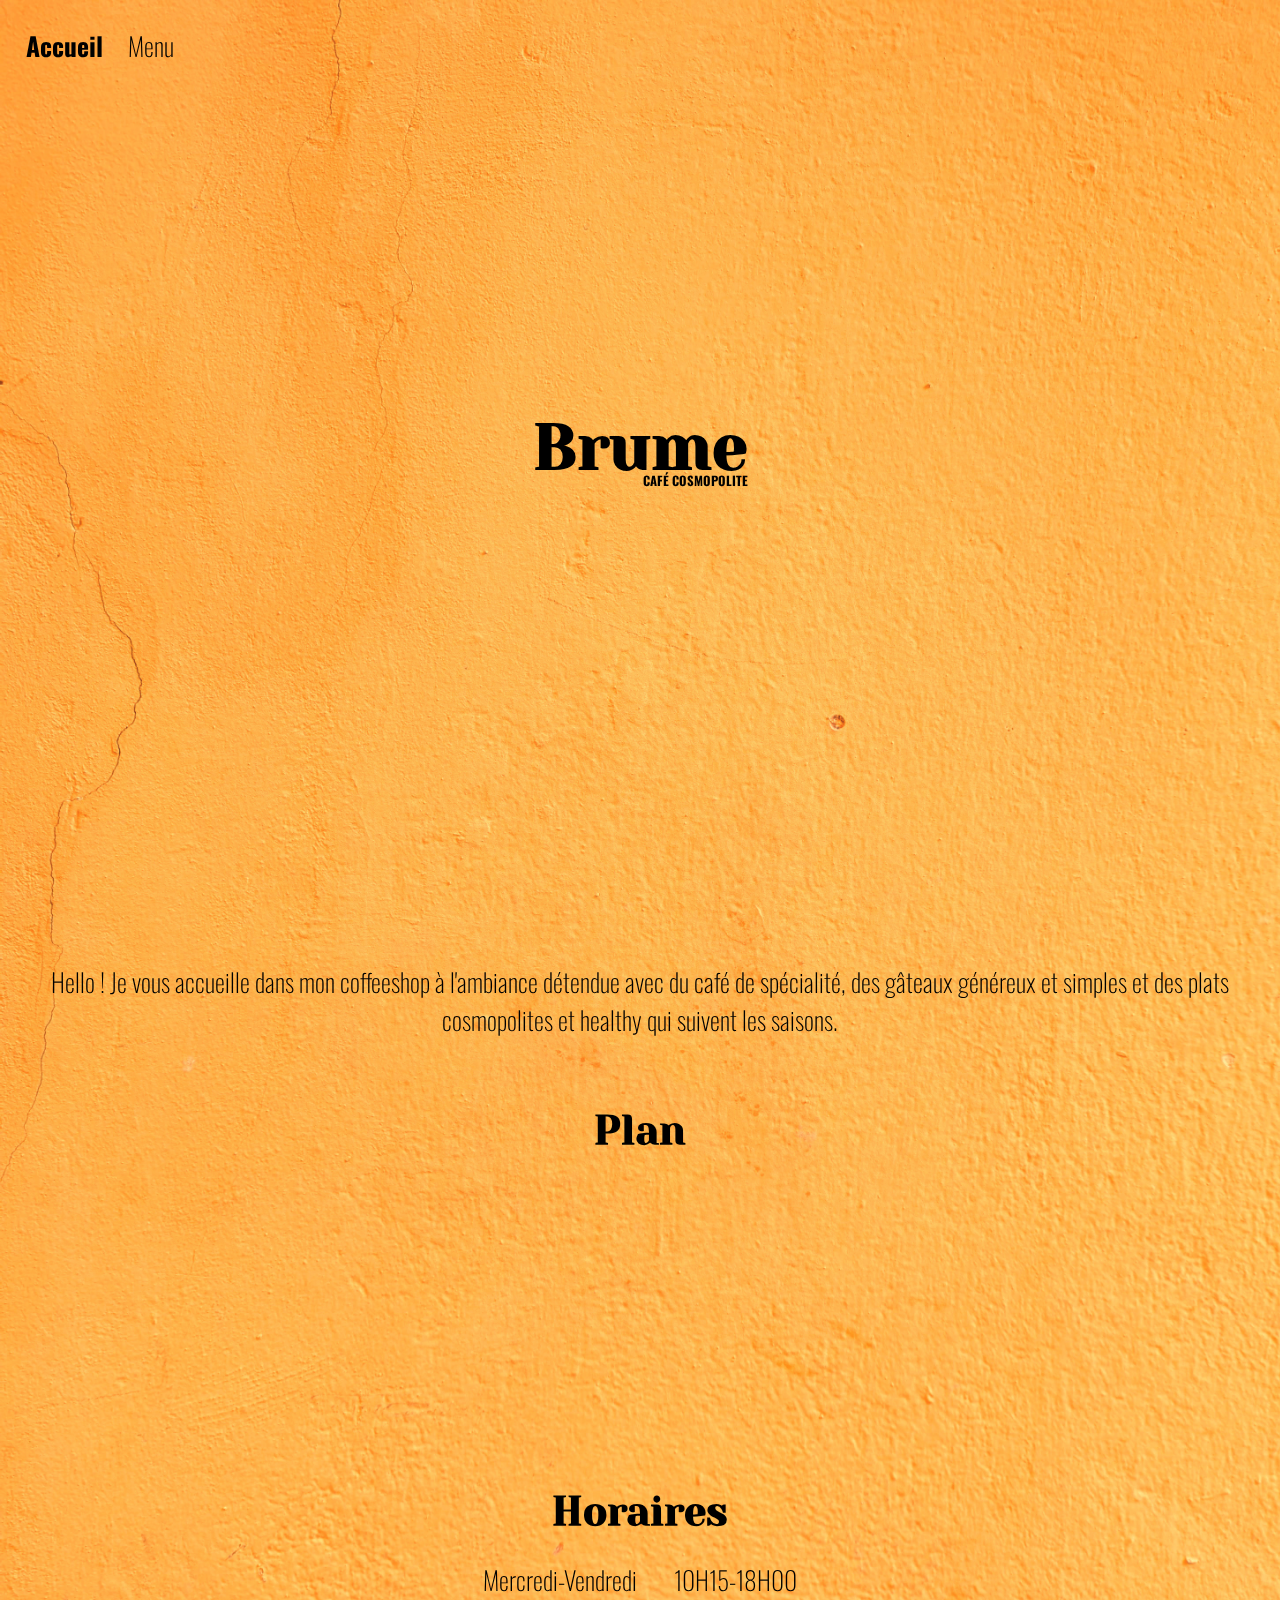
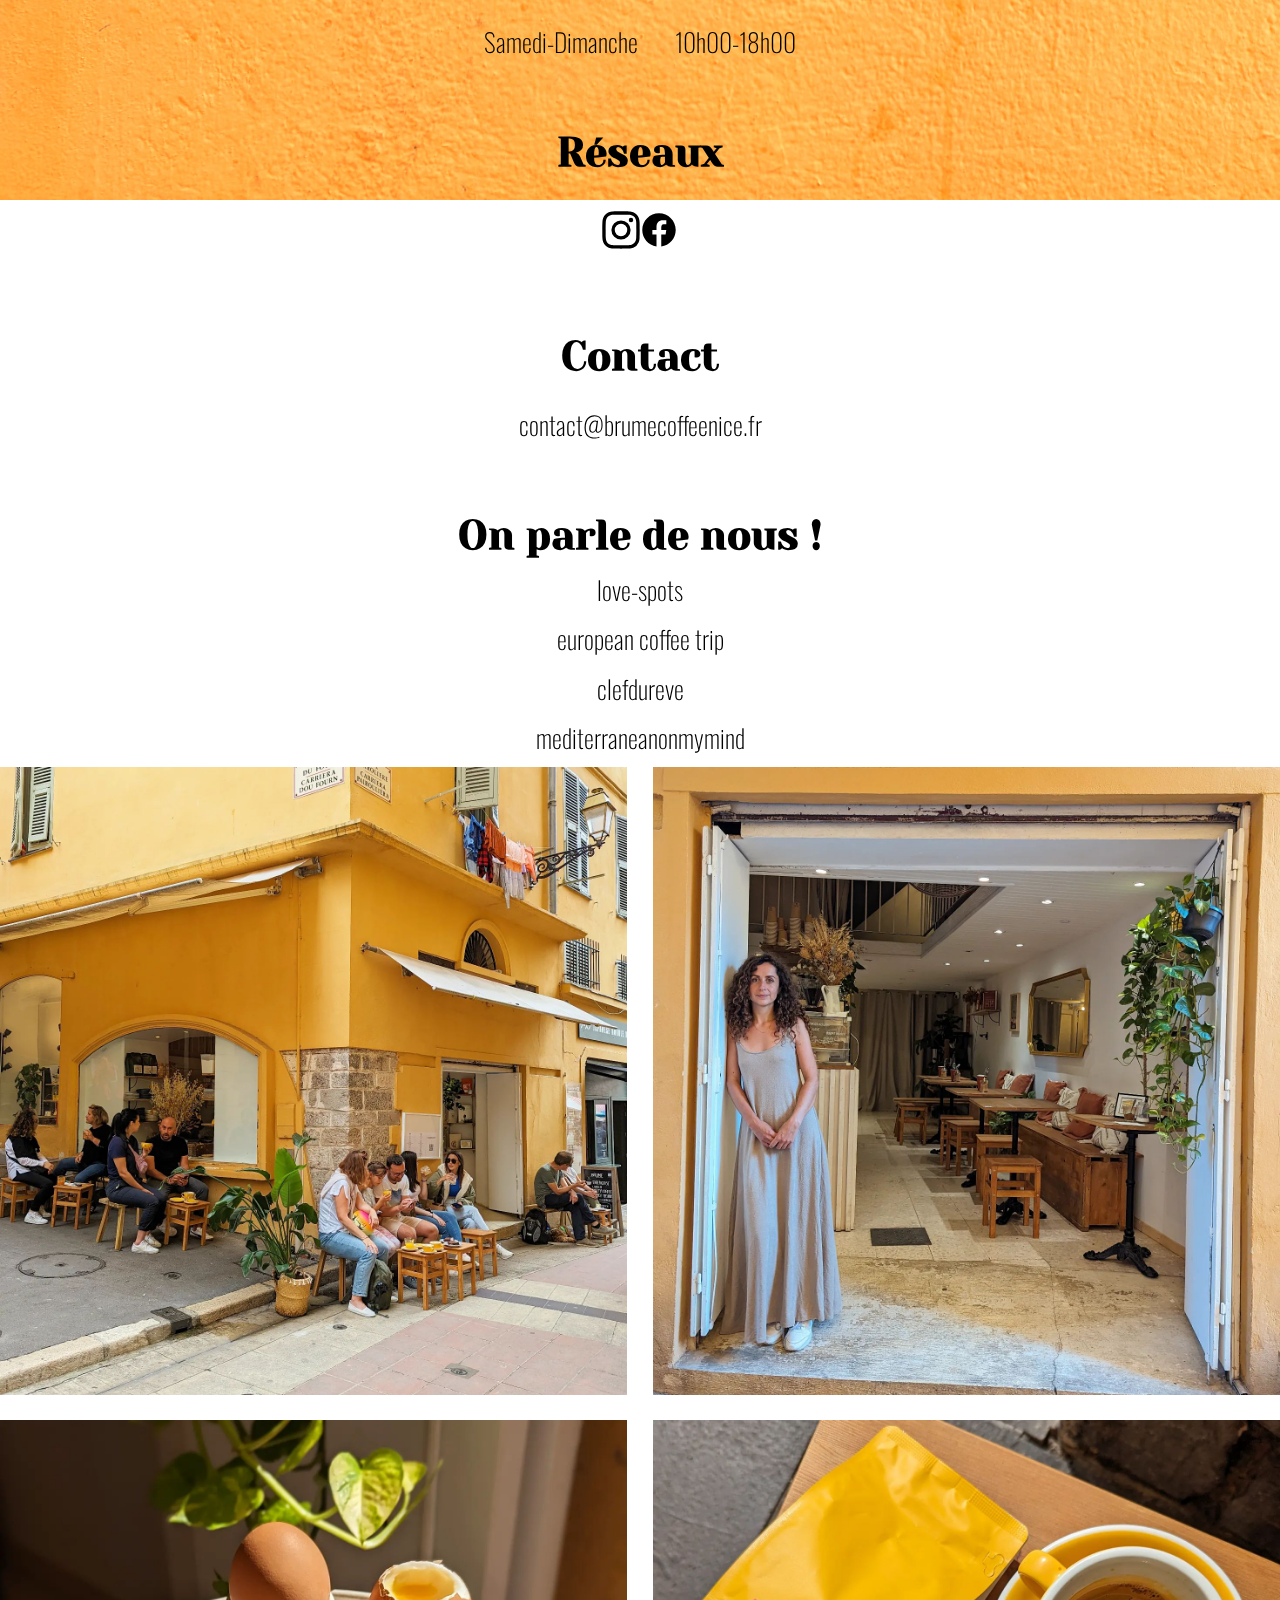
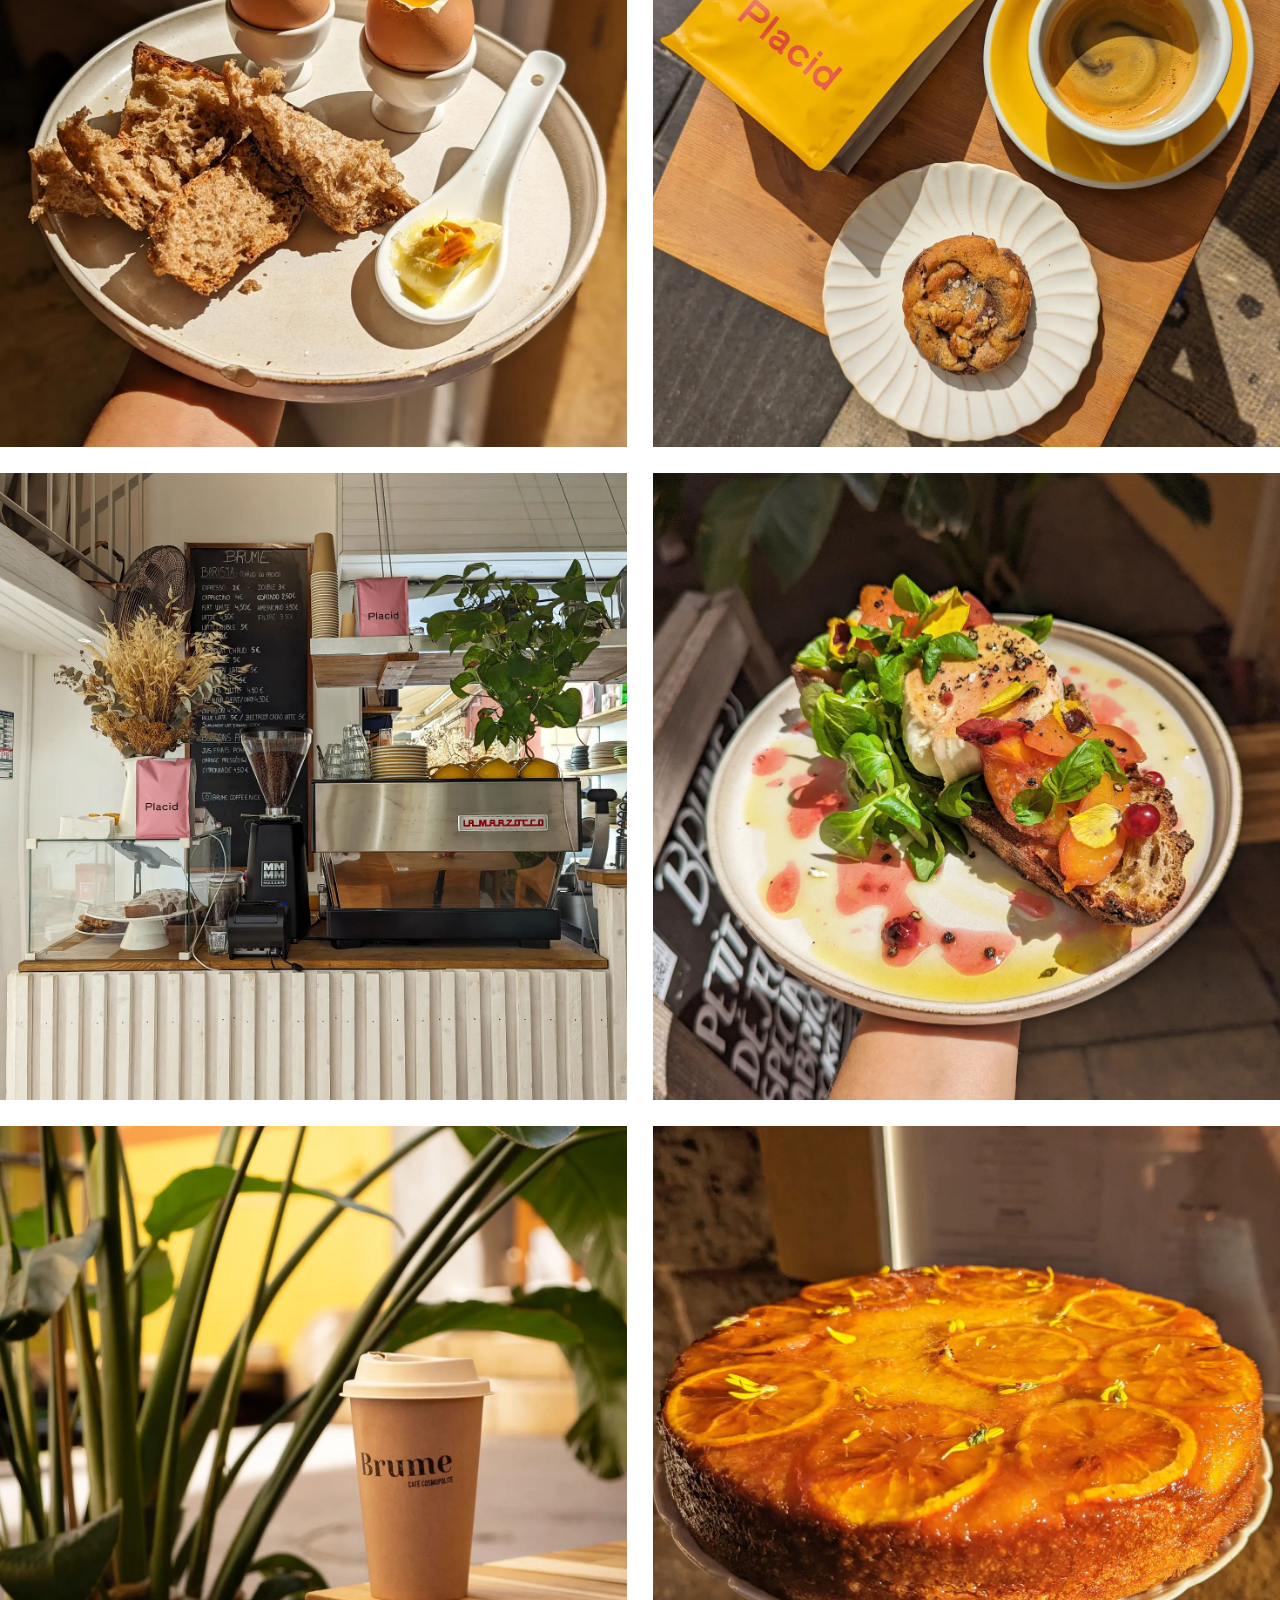
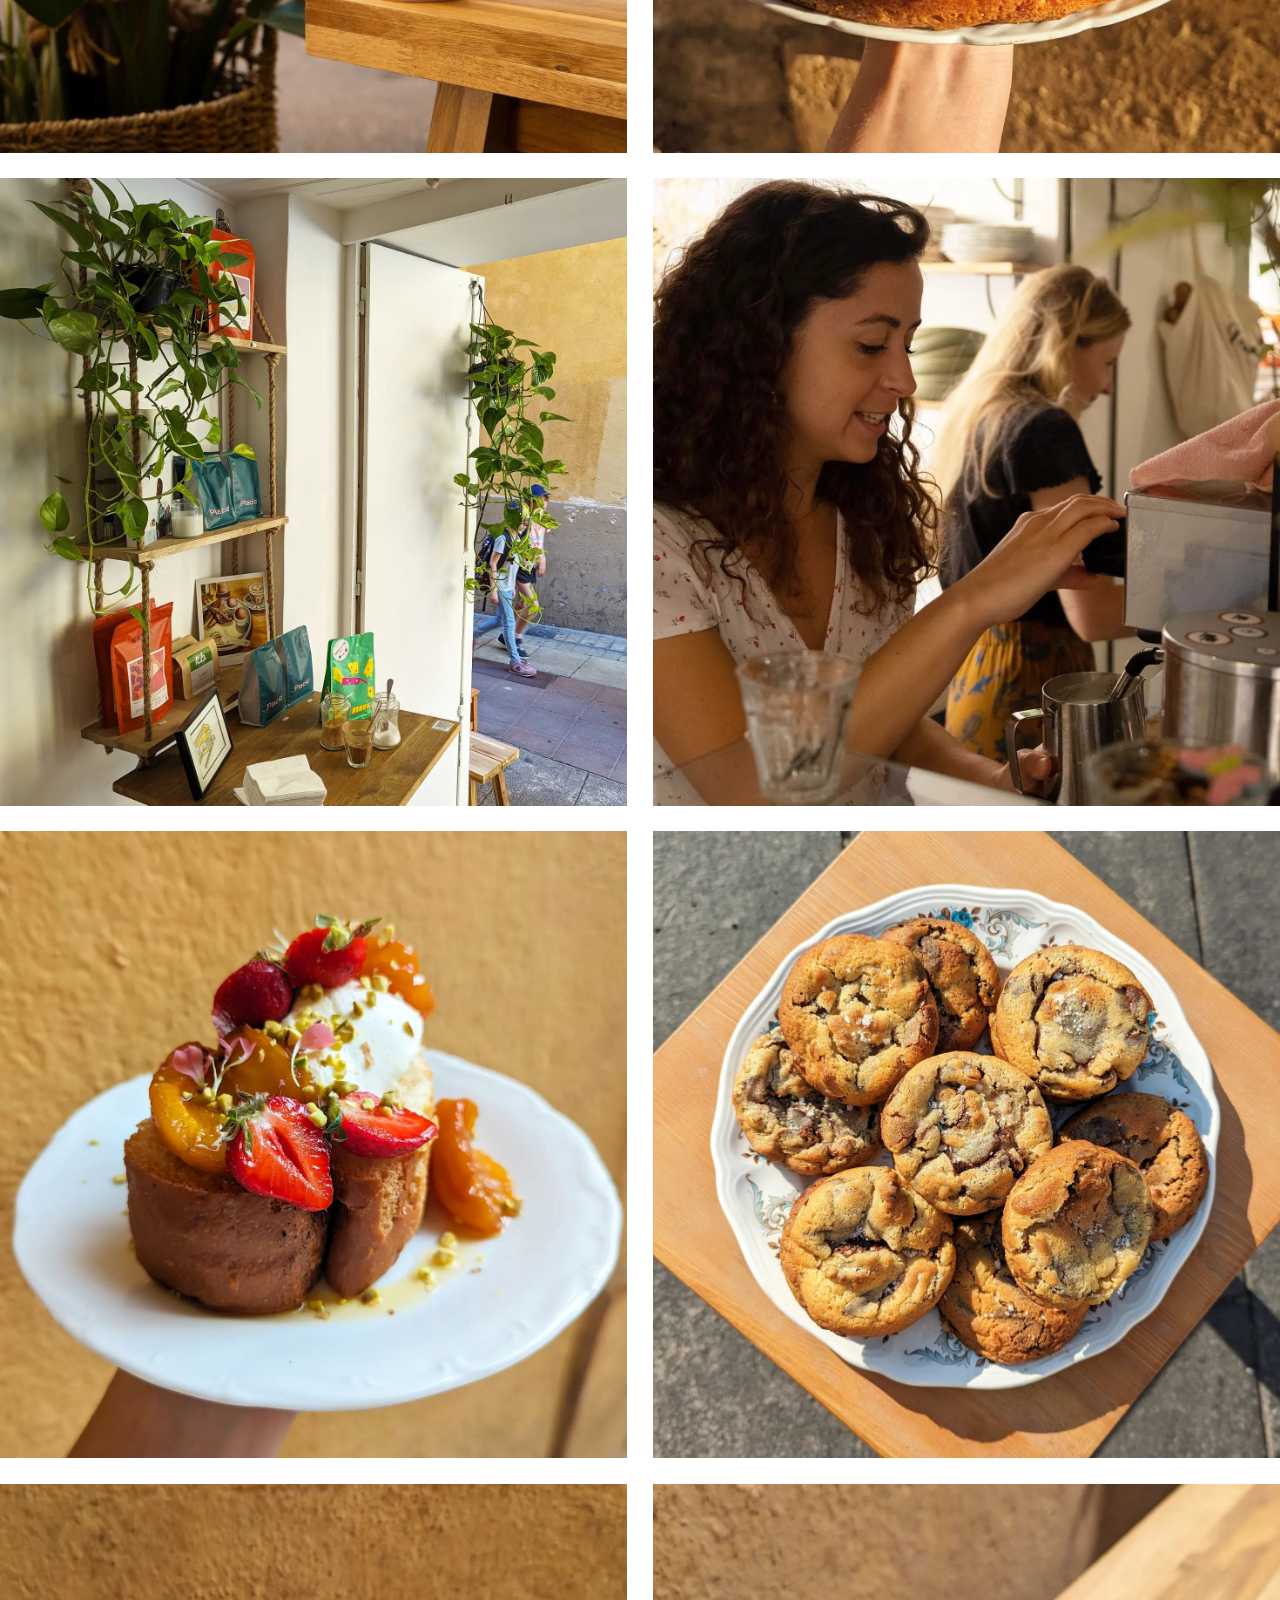
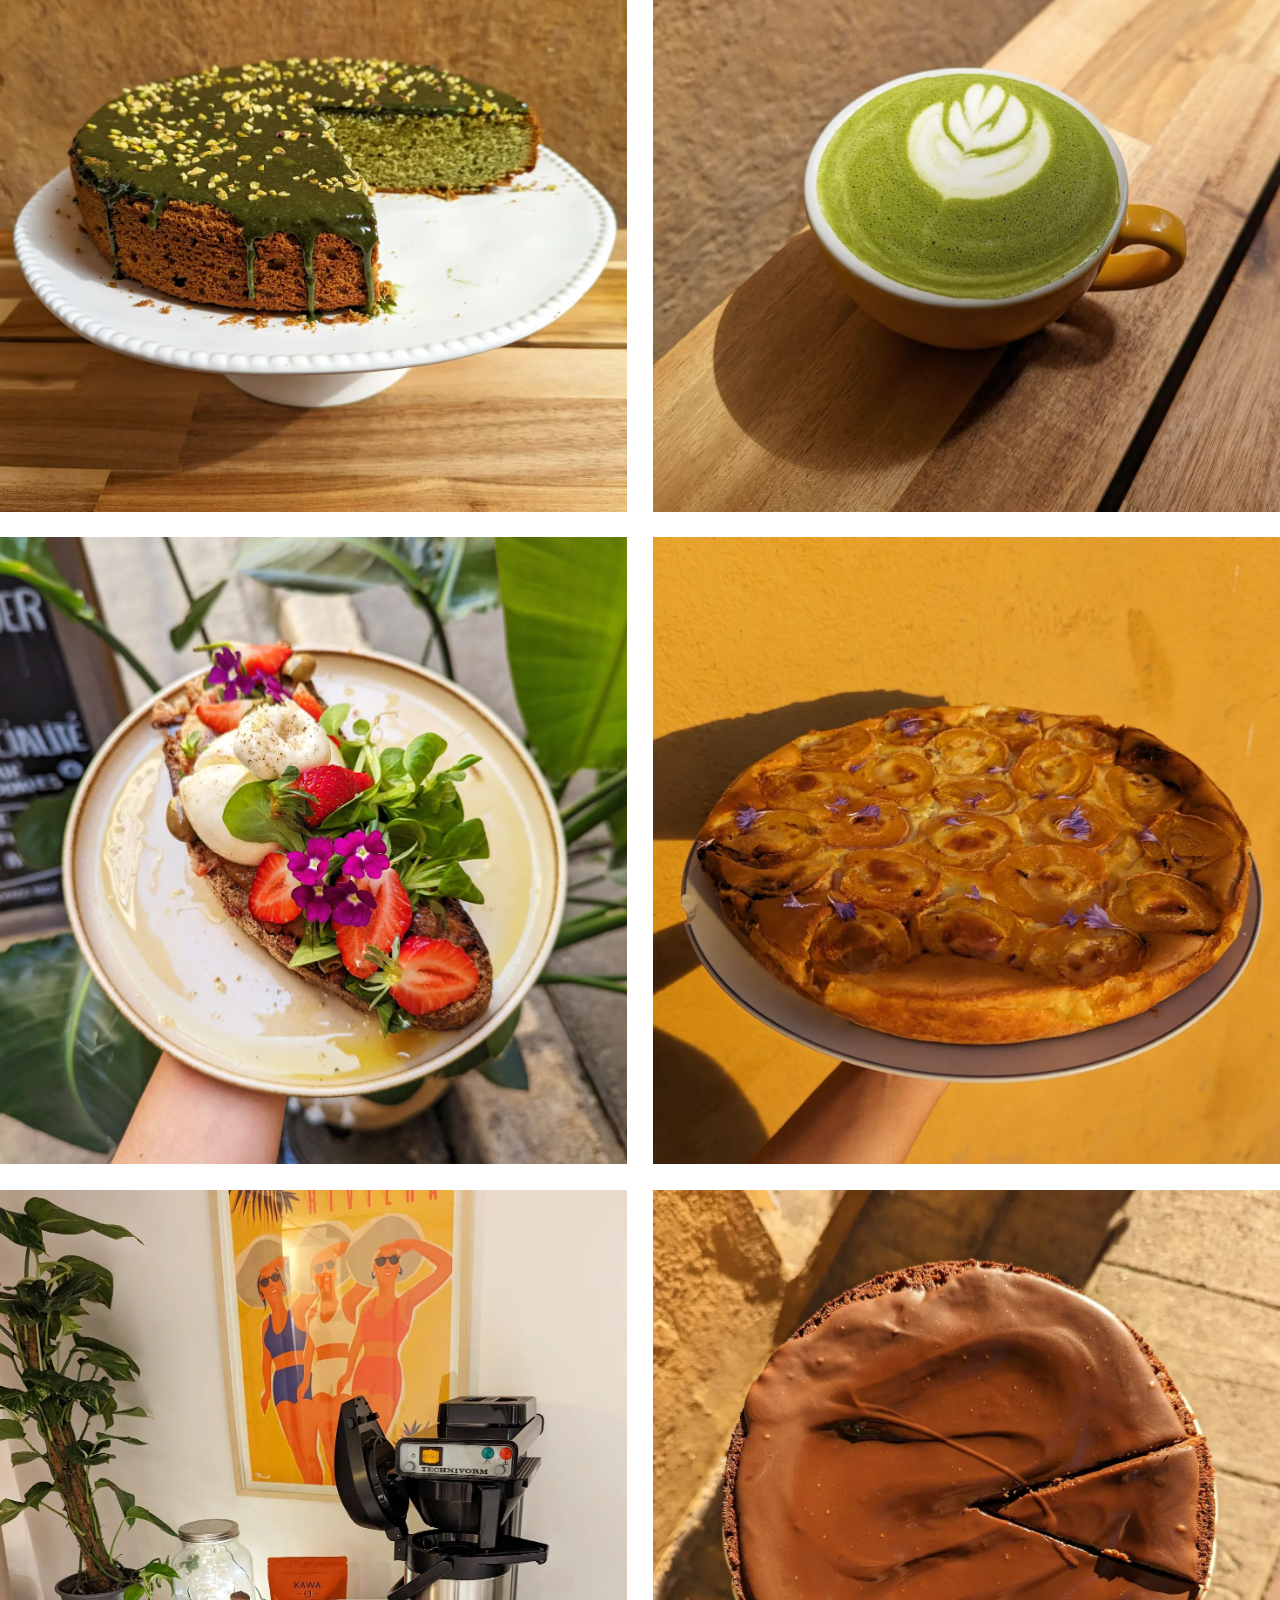
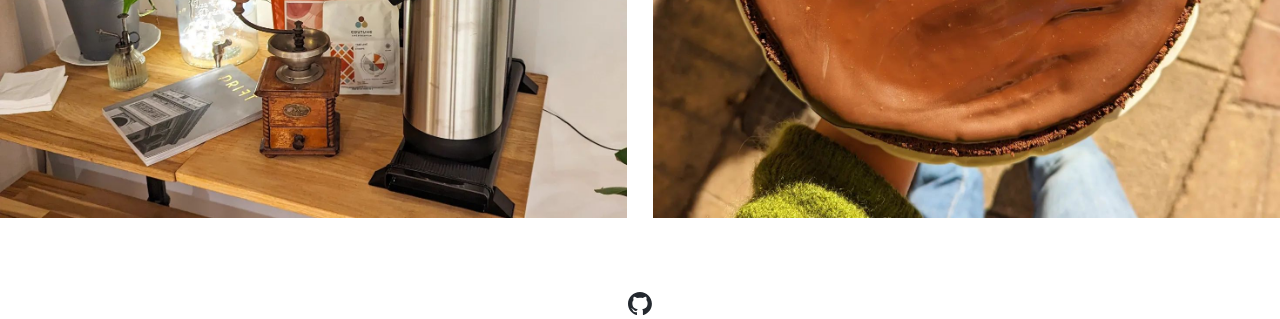
==== commit 122cd285: "lets goooo" ====
--- a/index.html
+++ b/index.html
@@ -6,7 +6,7 @@
 <meta name="description"
 	content="Coffeeshop proposant du café de spécialité, des gâteaux généreux et des plats cosmopolites et healthy qui suivent les saisons.">
 <link rel="stylesheet" href="menu.css">
-<link rel="stylesheet" href="index.css">
+<link rel="icon" type="image/x-icon" href="/favicon.ico">
 
 <script>
 	function clamp(val, min, max) {
@@ -25,7 +25,7 @@
 		{	//Scroll
 			let startValue = 0;
 			let endValue = 100;
-			let maxScroll = 4000;
+			let maxScroll = 1600;
 			let value = startValue + (endValue - startValue) * scroll / maxScroll;
 			let limitedValue = clamp(value, startValue, endValue);
 			document.getElementById('backgroundBrume').style.top = - limitedValue + "%";
@@ -38,6 +38,15 @@
 </script>
 
 <body>
+	<headerR>
+		<a href="index.html">
+			<header style="font-weight: bold">Accueil</header>
+		</a>
+		<a href="menu.html">
+			<header>Menu</header>
+		</a>
+	</headerR>
+
 	<homePageC>
 		<brumeR>
 			<brumeC>
@@ -152,12 +161,12 @@
 			</cathegory>
 		</blocR>
 		<blocR>
-			<a href="https://nice.love-spots.com/coffee-shop/89403-brume-cafe.html" style="text-decoration:none">
+			<a href="https://nice.love-spots.com/coffee-shop/89403-brume-cafe.html">
 				<comment>love-spots</comment>
 			</a>
 		</blocR>
 		<blocR>
-			<a href="https://europeancoffeetrip.com/cafe/brumecoffee-nice/" style="text-decoration:none">
+			<a href="https://europeancoffeetrip.com/cafe/brumecoffee-nice/">
 				<comment>european coffee trip</comment>
 			</a>
 		</blocR>
@@ -168,7 +177,7 @@
 			</a>
 		</blocR>
 		<blocR>
-			<a href="https://www.mediterraneanonmymind.nl/lekker-ontbijt-in-nice/" style="text-decoration:none">
+			<a href="https://www.mediterraneanonmymind.nl/lekker-ontbijt-in-nice/">
 				<comment>mediterraneanonmymind</comment>
 			</a>
 		</blocR>
--- a/menu.css
+++ b/menu.css
@@ -112,7 +112,7 @@
 }
 
 .instaLogo {
-height: 1cm;
+	height: 1cm;
 	width: auto;
 	margin-bottom: 0.3cm;
 	margin-bottom: 0.3cm;
@@ -294,6 +294,7 @@
 	font-size: 400%;
 	font-weight: bolder;
 	margin-bottom: -0.2em;
+	color: #000000;
 }
 
 brumeSlogan {
@@ -309,4 +310,65 @@
 	flex-direction: column;
 	justify-content: center;
 	height: 100vh;
-}+}
+
+a {
+	margin-top: 0;
+	padding-top: 0;
+	padding-bottom: 0;
+	margin-bottom: 0;
+	text-decoration: none;
+}
+
+header {
+	text-align: center;
+	color: rgb(0, 0, 0);
+	font-family: 'Oswald', sans-serif;
+	font-size: 160%;
+	font-weight: 200;
+	margin-left: 1em;
+	margin-top: 1em;
+}
+
+headerR {
+	position: absolute;
+	display: flex;
+	flex-direction: row;
+	justify-content: center;
+}
+
+blocC {
+	display: flex;
+	flex-direction: column;
+	justify-content: center;
+}
+
+blocR {
+	margin-top: 0.3cm;
+	display: flex;
+	flex-direction: row;
+	justify-content: center;
+}
+
+bloc {
+	display: flex;
+	flex-direction: column;
+	justify-content: center;
+	margin-top: 1cm;
+	padding-right: 5mm;
+	padding-left: 5mm;
+	/* border-top: 1px solid; */
+}
+
+photos {
+	display: flex;
+	flex-wrap: wrap;
+	justify-content: space-between;
+}
+
+img {
+	width: 49%;
+	/* padding-bottom: 2%; */
+	margin-bottom: 2%;
+	position: relative;
+}
